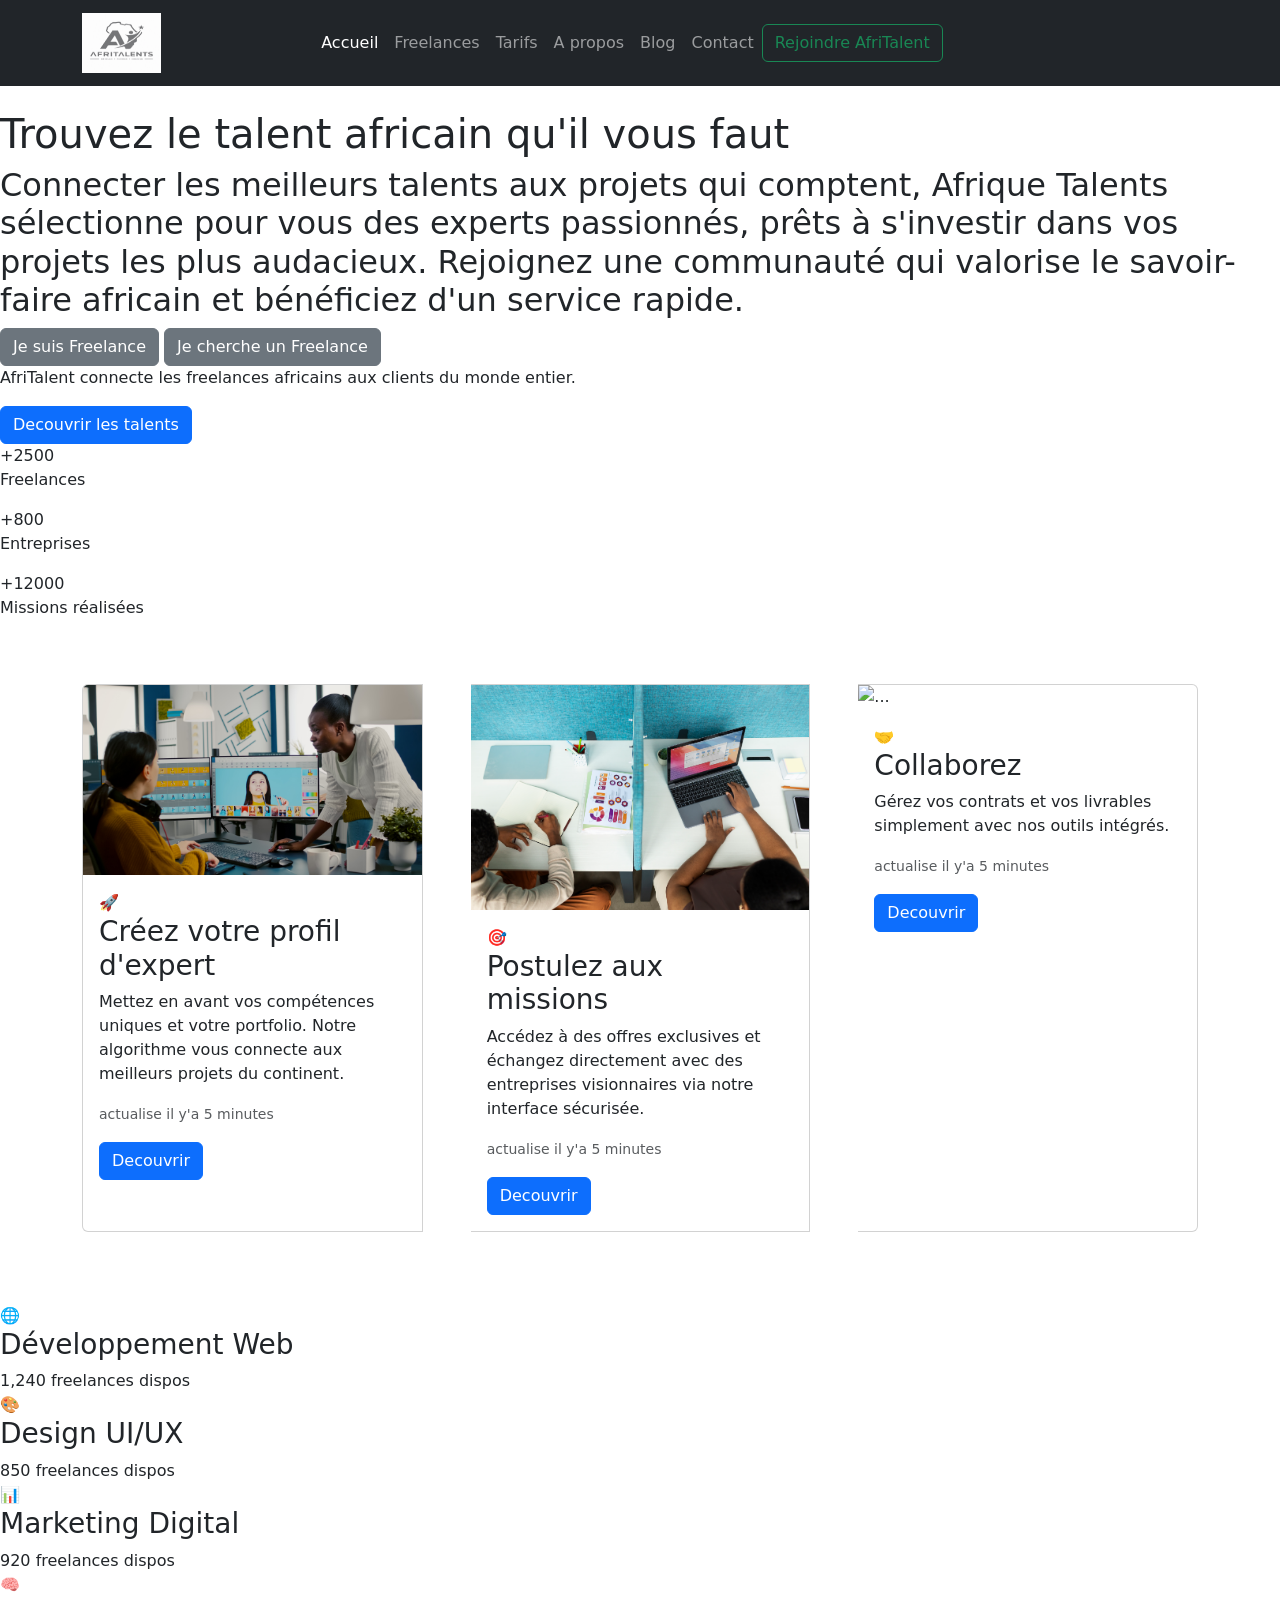
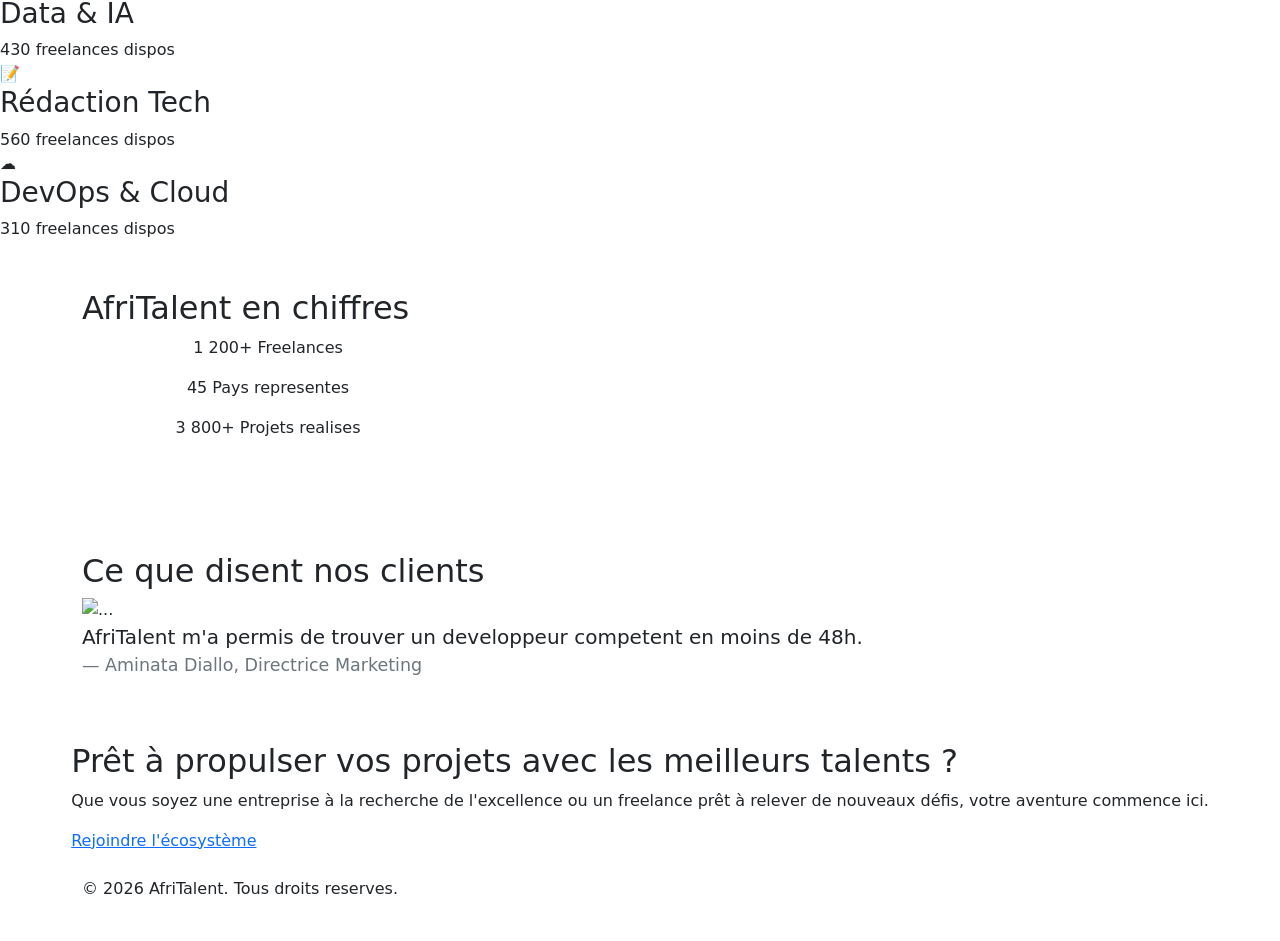
==== index.html @ 75b64d7a "HTML : structure complète des 5 pages avec sections et contenu texte" ====
<!DOCTYPE html>
<html lang="fr">

<head>
    <meta charset="UTF-8">
    <meta name="viewport" content="width=device-width, initial-scale=1.0">
    <title>Accueil</title>
    <!-- Bootstrap 5 via CDN : feuille de style -->
    <link href="https://cdn.jsdelivr.net/npm/bootstrap@5.3.0/dist/css/bootstrap.min.css" rel="stylesheet">
    <!-- Votre feuille de style personnelle -->
    <link rel="stylesheet" href="css/style.css">
</head>

<body>
    <!-- Le contenu de la page sera ajoute ici -->
    <!-- HEADER -->
    <header>


        <nav class="navbar navbar-expand-lg navbar-dark bg-dark">
            <div class="container">
                <a class="navbar-brand" href="index.html"><img src="Images/logo.png" alt="logos" width="79px" height="60px"></a>
                <button class="navbar-toggler" type="button" data-bs-toggle="collapse" data-bs-target="#navMenu"
                    aria-controls="navMenu" aria-expanded="false" aria-label="Toggle navigation">
                    <span class="navbar-toggler-icon"></span>
                </button>
                <div class="collapse navbar-collapse" id="navMenu">
                    <ul class="navbar-nav ms-auto">
                        <li class="nav-item " ><a class="nav-link active" href="index.html">Accueil</a></li>
                        <li class="nav-item"><a class="nav-link" href="freelances.html">Freelances</a></li>
                        <li class="nav-item"><a class="nav-link" href="tarifs.html">Tarifs</a></li>
                        <li class="nav-item"><a class="nav-link" href="about.html">A propos</a></li>
                        <li class="nav-item"><a class="nav-link" href="#blog">Blog</a></li>
                        <li class="nav-item"><a class="nav-link" href="contact.html">Contact</a></li>
                    </ul>
                    <button class="btn btn-outline-success" type="submit">Rejoindre AfriTalent</button>
                    <img src="" width="25%">
                </div>
            </div>

        </nav>

    </header>
    <!-- Contenu principal -->
    <main>
        <!-- HERO SECTION -->

        <section id="hero">
            
            <div >
                <img src="images/pageacceuil.jpg" alt="" width="25%">
                <h1>Trouvez le talent africain qu'il vous faut</h1>
                <h2>
                    Connecter les meilleurs talents aux projets qui comptent,
                    Afrique Talents sélectionne pour vous des experts passionnés, prêts à s'investir dans vos projets
                    les plus audacieux.
                    Rejoignez une communauté qui valorise le savoir-faire africain et bénéficiez d'un service rapide.
                </h2>
                <button type="button" class="btn btn-secondary">Je suis Freelance</button>
                <button type="button" class="btn btn-secondary"> Je cherche un Freelance</button>
                <p>AfriTalent connecte les freelances africains aux clients du
                    monde entier.</p>
                <a href="freelances.html" class="btn btn-primary">Decouvrir les
                    talents</a>

                <div class="stat-item">
                    <span class="counter" data-target="2500">+2500</span>
                    <p>Freelances</p>
                </div>
                <div class="stat-item">
                    <span class="counter" data-target="800">+800</span>
                    <p>Entreprises</p>
                </div>
                <div class="stat-item">
                    <span class="counter" data-target="12000">+12000</span>
                    <p>Missions réalisées</p>
                </div>
        </section>
        <!-- comment ca marche -->
        <section id="comment ca marche" class="container py-5 ">
             <div class="card-group flex-wrap gap-5 mb-4">
                <div class="card">
                    <img src="Images/profilexpert.jpg" class="card-img-top" alt="...">
                    <div class="card-body">
                        <div class="icon">🚀</div>
                        <h3 class="card-title">Créez votre profil d'expert</h3>
                            <p class="card-desc">Mettez en avant vos compétences uniques et votre portfolio. Notre algorithme vous connecte aux meilleurs projets du continent.</p>
                        <p class="card-text"><small class="text-muted">actualise il y'a 5 minutes</small></p>
                        <a href="#" class="btn btn-primary">Decouvrir</a>
                    </div>
                </div>
                <div class="card">
                    <img src="Images/mission.jpg" class="card-img-top" alt="...">
                    <div class="card-body">
                        <div class="icon">🎯</div>
                        <h3 class="card-title">Postulez aux missions</h3>
                        <p class="card-desc">Accédez à des offres exclusives et échangez directement avec des entreprises visionnaires via notre interface sécurisée.</p>    
                        <p class="card-text"><small class="text-muted">actualise il y'a 5 minutes</small></p>
                        <a href="#" class="btn btn-primary">Decouvrir</a>
                    </div>
                </div>
                <div class="card">
                    <img src="Images/collaboration.jpg" class="card-img-top" alt="...">
                    <div class="card-body">
                        <div class="icon">🤝</div>
                        <h3 class="card-title">Collaborez</h3>
                             <p class="card-desc">Gérez vos contrats et vos livrables simplement avec nos outils intégrés.</p>
                        <p class="card-text"><small class="text-muted">actualise il y'a 5 minutes</small></p>
                        <a href="#" class="btn btn-primary">Decouvrir</a>
                    </div>
                </div>
            </div> 
           
        </section>
        <section>
            <div class="category-section">
    <div class="category-grid">
        
        <!-- Développement Web -->
        <div class="category-card">
            <div class="icon-box">🌐</div>
            <h3 class="category-title">Développement Web</h3>
            <div class="freelance-badge"><span>1,240</span> freelances dispos</div>
        </div>

        <!-- Design UI/UX -->
        <div class="category-card">
            <div class="icon-box">🎨</div>
            <h3 class="category-title">Design UI/UX</h3>
            <div class="freelance-badge"><span>850</span> freelances dispos</div>
        </div>

        <!-- Marketing Digital -->
        <div class="category-card">
            <div class="icon-box">📊</div>
            <h3 class="category-title">Marketing Digital</h3>
            <div class="freelance-badge"><span>920</span> freelances dispos</div>
        </div>

        <!-- Data & IA -->
        <div class="category-card">
            <div class="icon-box">🧠</div>
            <h3 class="category-title">Data & IA</h3>
            <div class="freelance-badge"><span>430</span> freelances dispos</div>
        </div>

        <!-- Rédaction Tech -->
        <div class="category-card">
            <div class="icon-box">📝</div>
            <h3 class="category-title">Rédaction Tech</h3>
            <div class="freelance-badge"><span>560</span> freelances dispos</div>
        </div>

        <!-- DevOps & Cloud -->
        <div class="category-card">
            <div class="icon-box">☁️</div>
            <h3 class="category-title">DevOps & Cloud</h3>
            <div class="freelance-badge"><span>310</span> freelances dispos</div>
        </div>

    </div>
</div>
        </section>

        <!-- Section Statistiques -->
        <section id="statistiques" class="d-flex  justify-content-center gap-5">
            <div class="container py-5">
                <h2>AfriTalent en chiffres</h2>
                <div class="col text-center">
                    <div class="col-md-4">
                        <p>1 200+ Freelances</p>
                    </div>
                    <div class="col-md-4">
                        <p>45 Pays representes</p>
                    </div>
                    <div class="col-md-4">
                        <p>3 800+ Projets realises</p>
                    </div>
                </div>
            </div>
        </section>

        <!-- Section Temoignages -->
        <section id="temoignages">
            <div class="container py-5">
                <h2>Ce que disent nos clients</h2>
                <div id="carouselExampleIndicators" class="carousel slide" data-bs-ride="carousel">
                    <div class="carousel-indicators">
                        <button type="button" data-bs-target="#carouselExampleIndicators" data-bs-slide-to="0"
                            class="active" aria-current="true" aria-label="Slide 1"></button>
                        <button type="button" data-bs-target="#carouselExampleIndicators" data-bs-slide-to="1"
                            aria-label="Slide 2"></button>
                        <button type="button" data-bs-target="#carouselExampleIndicators" data-bs-slide-to="2"
                            aria-label="Slide 3"></button>
                    </div>
                    <div class="carousel-inner">
                        <div class="carousel-item active">
                            <img src="..." class="d-block w-100" alt="...">
                        </div>
                        <div class="carousel-item">
                            <img src="..." class="d-block w-100" alt="...">
                        </div>
                        <div class="carousel-item">
                            <img src="..." class="d-block w-100" alt="...">
                        </div>
                    </div>
                    <button class="carousel-control-prev" type="button" data-bs-target="#carouselExampleIndicators"
                        data-bs-slide="prev">
                        <span class="carousel-control-prev-icon" aria-hidden="true"></span>
                        <span class="visually-hidden">Previous</span>
                    </button>
                    <button class="carousel-control-next" type="button" data-bs-target="#carouselExampleIndicators"
                        data-bs-slide="next">
                        <span class="carousel-control-next-icon" aria-hidden="true"></span>
                        <span class="visually-hidden">Next</span>
                    </button>
                </div>
                <blockquote class="blockquote">
                    <p>AfriTalent m'a permis de trouver un developpeur competent
                        en moins de 48h.</p>
                    <footer class="blockquote-footer">Aminata Diallo, Directrice
                        Marketing</footer>
                </blockquote>
            </div>
        </section>
        <!-- SECTION APPEL À L'ACTION -->
        <section id="action" class="d-flex  justify-content-center gap-5">
            <!-- <a href="#" class="btn btn-primary btn-lg disabled" tabindex="-1" role="button" aria-disabled="true">Primary
                link</a>
            <a href="#" class="btn btn-secondary btn-lg disabled" tabindex="-1" role="button"
                aria-disabled="true">Premey Link</a> -->
                <div class="cta-section">
        <div class="cta-banner">
        <div class="cta-content">
            <h2 class="cta-title">Prêt à propulser vos projets avec les meilleurs talents ?</h2>
            <p class="cta-subtitle">Que vous soyez une entreprise à la recherche de l'excellence ou un freelance prêt à relever de nouveaux défis, votre aventure commence ici.</p>
            <a href="#" class="cta-button">Rejoindre l'écosystème</a>
        </div>
    </div>


        </section>

    </main>

    <!-- Pied de page -->
    <footer>
        <div class="container py-4">
            <p>&copy; 2026 AfriTalent. Tous droits reserves.</p>
        </div>
    </footer>
    <!-- Bootstrap 5 via CDN : script JavaScript -->
    <script src="https://cdn.jsdelivr.net/npm/bootstrap@5.3.0/dist/js/bootstrap.bundle.min.js"></script>
    <!-- Votre script JavaScript -->
    <script src="js/main.js"></script>
</body>

</html>
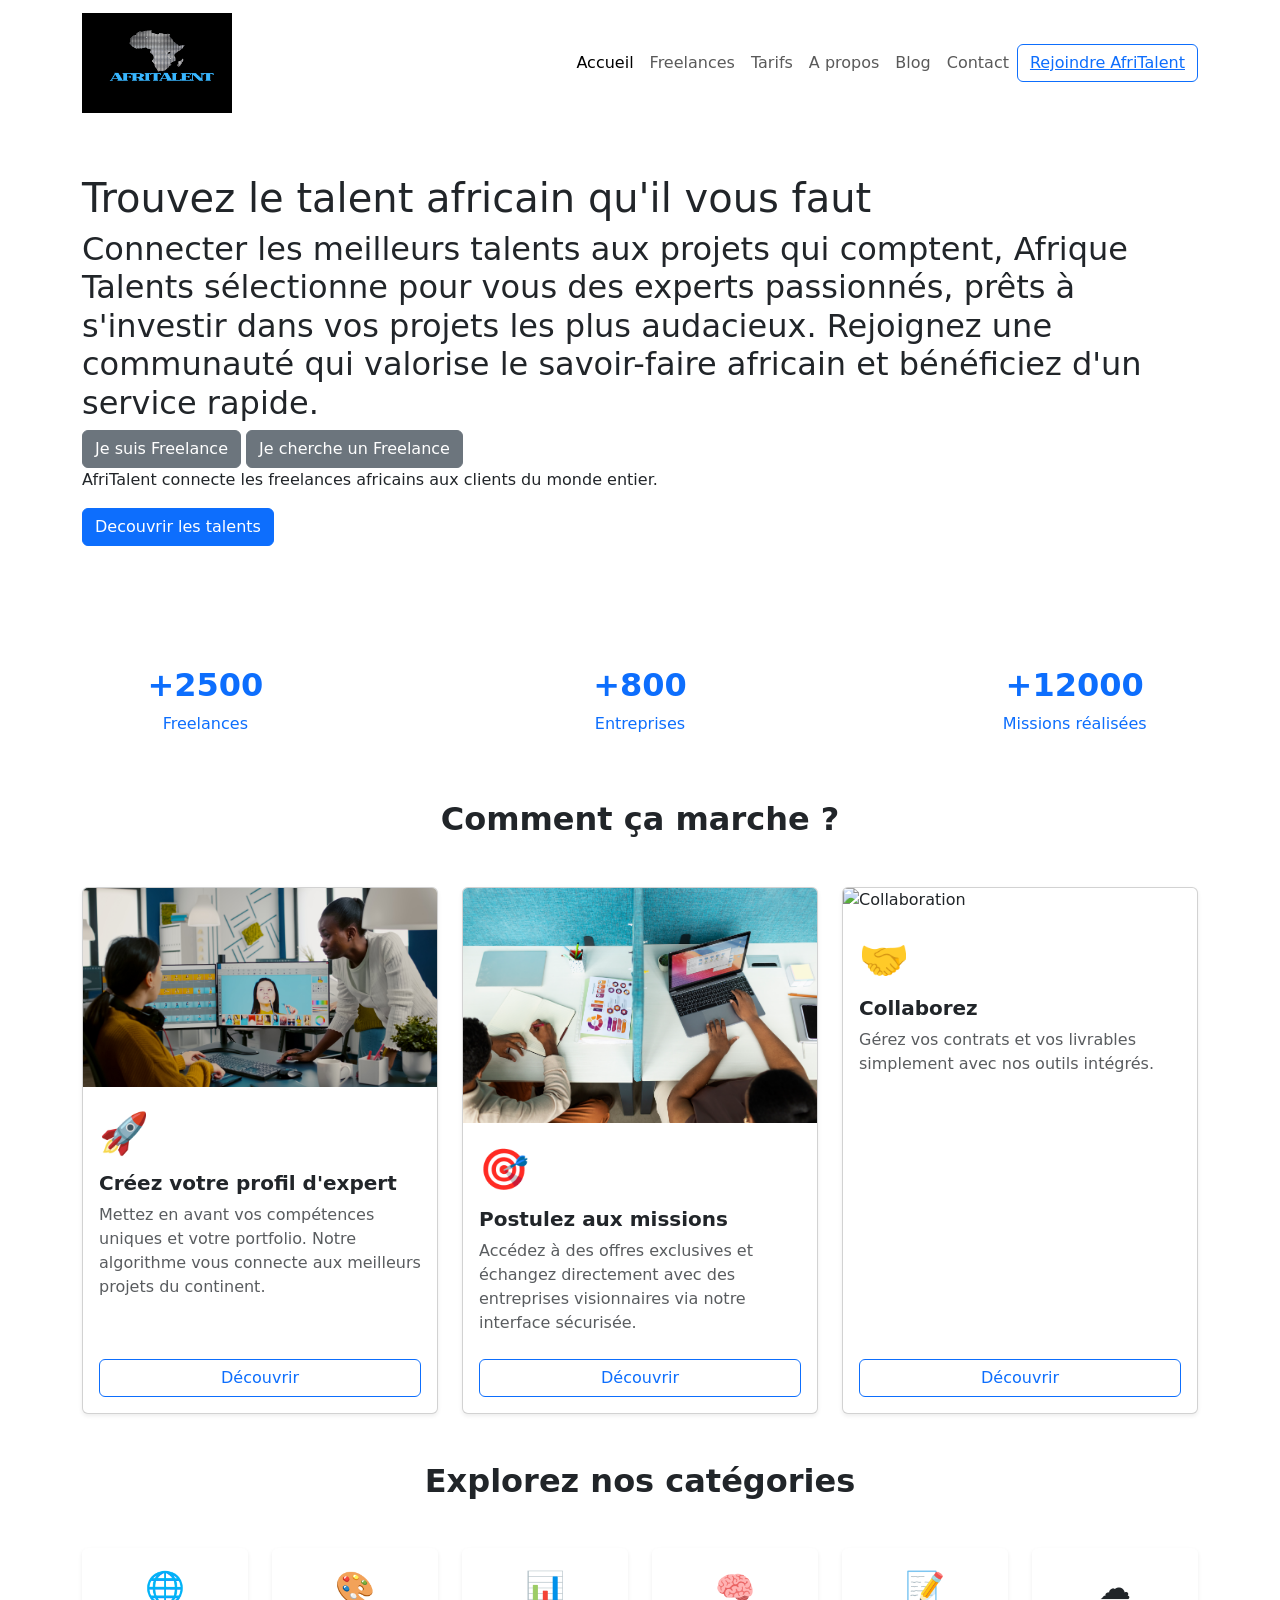
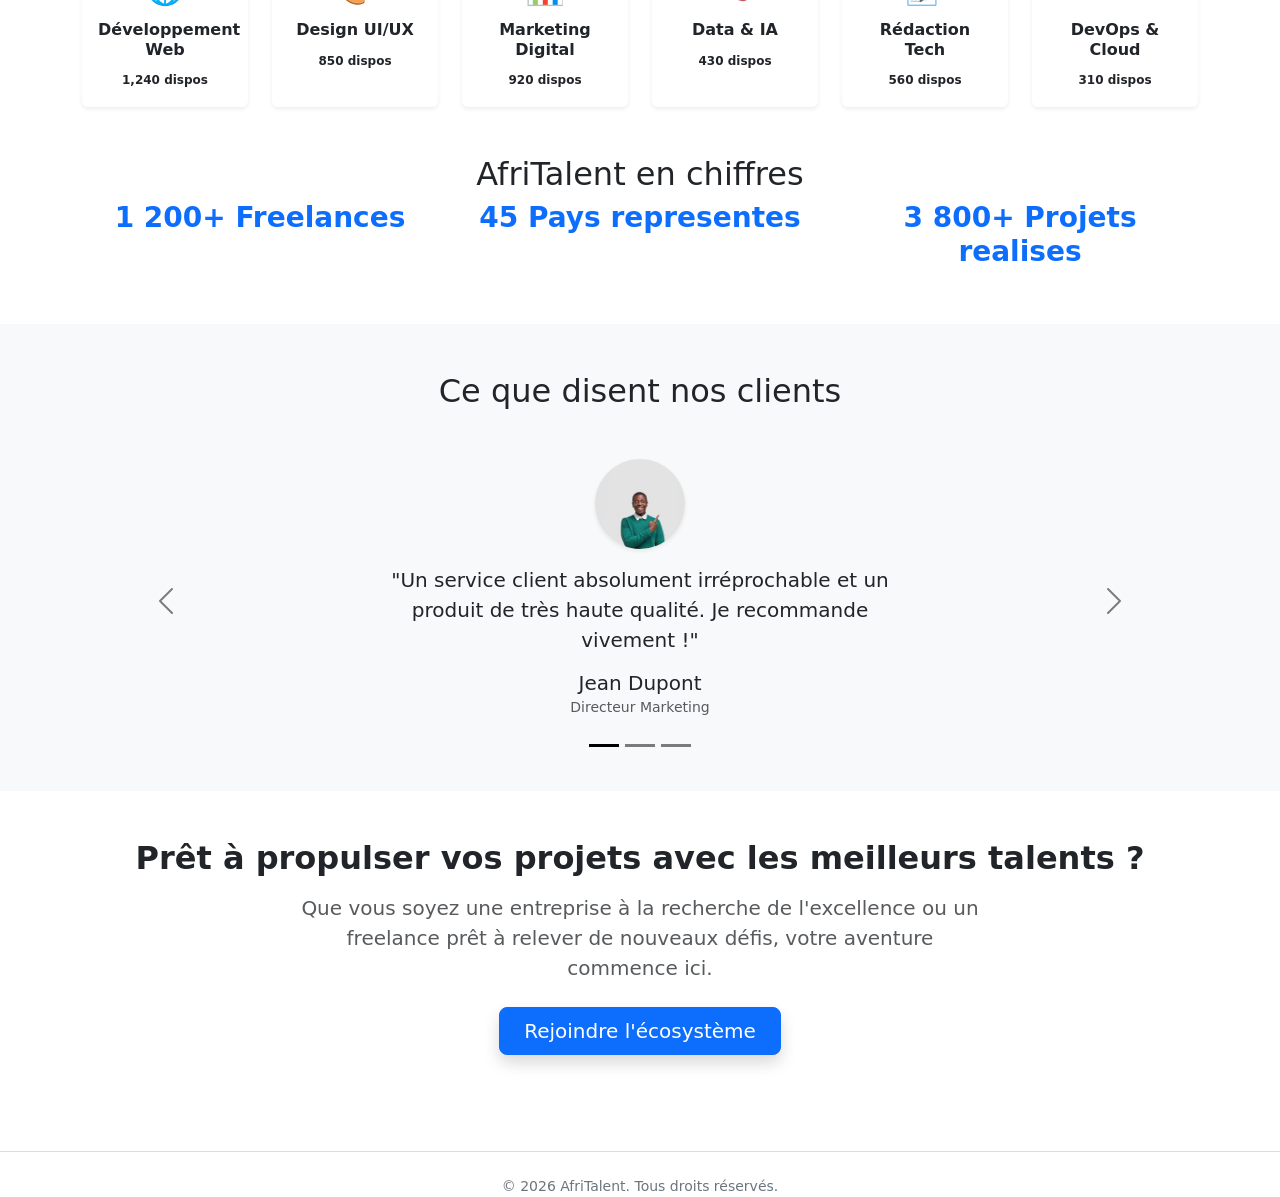
==== commit e10f7532: "CSS : variables, typographie, layout général et styles de base" ====
--- a/index.html
+++ b/index.html
@@ -8,6 +8,10 @@
     <!-- Bootstrap 5 via CDN : feuille de style -->
     <link href="https://cdn.jsdelivr.net/npm/bootstrap@5.3.0/dist/css/bootstrap.min.css" rel="stylesheet">
     <!-- Votre feuille de style personnelle -->
+
+    <style>
+        @import url('https://fonts.googleapis.com/css2?family=Bebas+Neue&family=IBM+Plex+Sans+JP&family=Roboto:ital,wght@0,100..900;1,100..900&display=swap');
+    </style>
     <link rel="stylesheet" href="css/style.css">
 </head>
 
@@ -15,26 +19,26 @@
     <!-- Le contenu de la page sera ajoute ici -->
     <!-- HEADER -->
     <header>
-
-
-        <nav class="navbar navbar-expand-lg navbar-dark bg-dark">
+        <nav class="navbar navbar-expand-lg ">
             <div class="container">
-                <a class="navbar-brand" href="index.html"><img src="Images/logo.png" alt="logos" width="79px" height="60px"></a>
+                <a class="navbar-brand" href="index.html"><img src="Images/Logo15.png" alt="logos" width="150px" height="100px"></a>
                 <button class="navbar-toggler" type="button" data-bs-toggle="collapse" data-bs-target="#navMenu"
                     aria-controls="navMenu" aria-expanded="false" aria-label="Toggle navigation">
                     <span class="navbar-toggler-icon"></span>
                 </button>
                 <div class="collapse navbar-collapse" id="navMenu">
-                    <ul class="navbar-nav ms-auto">
-                        <li class="nav-item " ><a class="nav-link active" href="index.html">Accueil</a></li>
+                    <ul class="navbar-nav ms-auto ">
+                        <li class="nav-item "><a class="nav-link active" href="index.html">Accueil</a></li>
                         <li class="nav-item"><a class="nav-link" href="freelances.html">Freelances</a></li>
                         <li class="nav-item"><a class="nav-link" href="tarifs.html">Tarifs</a></li>
                         <li class="nav-item"><a class="nav-link" href="about.html">A propos</a></li>
                         <li class="nav-item"><a class="nav-link" href="#blog">Blog</a></li>
                         <li class="nav-item"><a class="nav-link" href="contact.html">Contact</a></li>
                     </ul>
-                    <button class="btn btn-outline-success" type="submit">Rejoindre AfriTalent</button>
-                    <img src="" width="25%">
+                    <button class="btn btn-outline-primary" type="submit">
+                        <a href="contact.html">Rejoindre AfriTalent</a>
+                    </button>
+
                 </div>
             </div>
 
@@ -44,11 +48,10 @@
     <!-- Contenu principal -->
     <main>
         <!-- HERO SECTION -->
-
         <section id="hero">
-            
-            <div >
-                <img src="images/pageacceuil.jpg" alt="" width="25%">
+            <!-- <img class="img" src="Images/pageacceuil.jpg" alt=""> -->
+            <div class="container py-5 ">
+
                 <h1>Trouvez le talent africain qu'il vous faut</h1>
                 <h2>
                     Connecter les meilleurs talents aux projets qui comptent,
@@ -58,195 +61,248 @@
                 </h2>
                 <button type="button" class="btn btn-secondary">Je suis Freelance</button>
                 <button type="button" class="btn btn-secondary"> Je cherche un Freelance</button>
-                <p>AfriTalent connecte les freelances africains aux clients du
-                    monde entier.</p>
-                <a href="freelances.html" class="btn btn-primary">Decouvrir les
-                    talents</a>
-
-                <div class="stat-item">
-                    <span class="counter" data-target="2500">+2500</span>
-                    <p>Freelances</p>
-                </div>
-                <div class="stat-item">
-                    <span class="counter" data-target="800">+800</span>
-                    <p>Entreprises</p>
-                </div>
-                <div class="stat-item">
-                    <span class="counter" data-target="12000">+12000</span>
-                    <p>Missions réalisées</p>
-                </div>
+                <p>AfriTalent connecte les freelances africains aux clients du monde entier.</p>
+                <a href="freelances.html" class="btn btn-primary">Decouvrir les talents</a>
+            </div>
+            <div class="row text-center mt-5 g-4">
+                <div class="col-md-4 ">
+                    <span class="counter h2 d-block fw-bold text-primary" data-target="2500">+2500</span>
+                    <p class=" text-primary">Freelances</p>
+                </div>
+                <div class="col-md-4">
+                    <span class="counter  h2 d-block fw-bold text-primary" data-target="800">+800</span>
+                    <p class="text-primary">Entreprises</p>
+                </div>
+                <div class="col-md-4">
+                    <span class="counter  h2 d-block fw-bold text-primary" data-target="12000">+12000</span>
+                    <p class="text-primary">Missions réalisées</p>
+                </div>
+            </div>
         </section>
         <!-- comment ca marche -->
-        <section id="comment ca marche" class="container py-5 ">
-             <div class="card-group flex-wrap gap-5 mb-4">
-                <div class="card">
-                    <img src="Images/profilexpert.jpg" class="card-img-top" alt="...">
-                    <div class="card-body">
-                        <div class="icon">🚀</div>
-                        <h3 class="card-title">Créez votre profil d'expert</h3>
-                            <p class="card-desc">Mettez en avant vos compétences uniques et votre portfolio. Notre algorithme vous connecte aux meilleurs projets du continent.</p>
-                        <p class="card-text"><small class="text-muted">actualise il y'a 5 minutes</small></p>
-                        <a href="#" class="btn btn-primary">Decouvrir</a>
-                    </div>
-                </div>
-                <div class="card">
-                    <img src="Images/mission.jpg" class="card-img-top" alt="...">
-                    <div class="card-body">
-                        <div class="icon">🎯</div>
-                        <h3 class="card-title">Postulez aux missions</h3>
-                        <p class="card-desc">Accédez à des offres exclusives et échangez directement avec des entreprises visionnaires via notre interface sécurisée.</p>    
-                        <p class="card-text"><small class="text-muted">actualise il y'a 5 minutes</small></p>
-                        <a href="#" class="btn btn-primary">Decouvrir</a>
-                    </div>
-                </div>
-                <div class="card">
-                    <img src="Images/collaboration.jpg" class="card-img-top" alt="...">
-                    <div class="card-body">
-                        <div class="icon">🤝</div>
-                        <h3 class="card-title">Collaborez</h3>
-                             <p class="card-desc">Gérez vos contrats et vos livrables simplement avec nos outils intégrés.</p>
-                        <p class="card-text"><small class="text-muted">actualise il y'a 5 minutes</small></p>
-                        <a href="#" class="btn btn-primary">Decouvrir</a>
-                    </div>
-                </div>
-            </div> 
-           
+        <section id="comment-ca-marche" class="container py-5 ">
+             <h2 class="text-center mb-5 fw-bold">Comment ça marche ?</h2>
+            <div class="row row-cols-1 row-cols-md-3 g-4">
+                <!-- Étape 1 -->
+                <div class="col">
+                    <div class="card h-100 shadow-sm">
+                        <img src="Images/profilexpert.jpg" class="card-img-top" alt="Profil Expert">
+                        <div class="card-body">
+                            <div class="fs-1 mb-2">🚀</div>
+                            <h3 class="card-title h5 fw-bold">Créez votre profil d'expert</h3>
+                            <p class="card-text text-muted">Mettez en avant vos compétences uniques et votre portfolio. Notre algorithme vous connecte aux meilleurs projets du continent.</p>
+                        </div>
+                        <div class="card-footer bg-transparent border-0 pb-3">
+                            <a href="#" class="btn btn-outline-primary w-100">Découvrir</a>
+                        </div>
+                    </div>
+                </div>
+                <!-- Étape 2 -->
+                <div class="col">
+                    <div class="card h-100 shadow-sm">
+                        <img src="Images/mission.jpg" class="card-img-top" alt="Missions">
+                        <div class="card-body">
+                            <div class="fs-1 mb-2">🎯</div>
+                            <h3 class="card-title h5 fw-bold">Postulez aux missions</h3>
+                            <p class="card-text text-muted">Accédez à des offres exclusives et échangez directement avec des entreprises visionnaires via notre interface sécurisée.</p>
+                        </div>
+                        <div class="card-footer bg-transparent border-0 pb-3">
+                            <a href="#" class="btn btn-outline-primary w-100">Découvrir</a>
+                        </div>
+                    </div>
+                </div>
+                <!-- Étape 3 -->
+                <div class="col">
+                    <div class="card h-100 shadow-sm">
+                        <img src="Images/collaboration.jpg" class="card-img-top" alt="Collaboration">
+                        <div class="card-body">
+                            <div class="fs-1 mb-2">🤝</div>
+                            <h3 class="card-title h5 fw-bold">Collaborez</h3>
+                            <p class="card-text text-muted">Gérez vos contrats et vos livrables simplement avec nos outils intégrés.</p>
+                        </div>
+                        <div class="card-footer bg-transparent border-0 pb-3">
+                            <a href="#" class="btn btn-outline-primary w-100">Découvrir</a>
+                        </div>
+                    </div>
+                </div>
+            </div>
+
         </section>
         <section>
-            <div class="category-section">
-    <div class="category-grid">
-        
-        <!-- Développement Web -->
-        <div class="category-card">
-            <div class="icon-box">🌐</div>
-            <h3 class="category-title">Développement Web</h3>
-            <div class="freelance-badge"><span>1,240</span> freelances dispos</div>
-        </div>
-
-        <!-- Design UI/UX -->
-        <div class="category-card">
-            <div class="icon-box">🎨</div>
-            <h3 class="category-title">Design UI/UX</h3>
-            <div class="freelance-badge"><span>850</span> freelances dispos</div>
-        </div>
-
-        <!-- Marketing Digital -->
-        <div class="category-card">
-            <div class="icon-box">📊</div>
-            <h3 class="category-title">Marketing Digital</h3>
-            <div class="freelance-badge"><span>920</span> freelances dispos</div>
-        </div>
-
-        <!-- Data & IA -->
-        <div class="category-card">
-            <div class="icon-box">🧠</div>
-            <h3 class="category-title">Data & IA</h3>
-            <div class="freelance-badge"><span>430</span> freelances dispos</div>
-        </div>
-
-        <!-- Rédaction Tech -->
-        <div class="category-card">
-            <div class="icon-box">📝</div>
-            <h3 class="category-title">Rédaction Tech</h3>
-            <div class="freelance-badge"><span>560</span> freelances dispos</div>
-        </div>
-
-        <!-- DevOps & Cloud -->
-        <div class="category-card">
-            <div class="icon-box">☁️</div>
-            <h3 class="category-title">DevOps & Cloud</h3>
-            <div class="freelance-badge"><span>310</span> freelances dispos</div>
-        </div>
-
-    </div>
-</div>
+            <div class="container">
+                <h2 class="text-center mb-5 fw-bold">Explorez nos catégories</h2>
+                <div class="row g-4 justify-content-center">
+                    <!-- Développement Web -->
+                    <div class="col-6 col-md-4 col-lg-2 text-center">
+                        <div class="p-3 bg-white rounded shadow-sm h-100">
+                            <div class="fs-2 mb-2">🌐</div>
+                            <h3 class="h6 fw-bold">Développement Web</h3>
+                            <span class="badge bg-soft-primary text-dark small">1,240 dispos</span>
+                        </div>
+                    </div>
+                    <!-- Design UI/UX -->
+                    <div class="col-6 col-md-4 col-lg-2 text-center">
+                        <div class="p-3 bg-white rounded shadow-sm h-100">
+                            <div class="fs-2 mb-2">🎨</div>
+                            <h3 class="h6 fw-bold">Design UI/UX</h3>
+                            <span class="badge bg-soft-primary text-dark small">850 dispos</span>
+                        </div>
+                    </div>
+                    <!-- Marketing Digital -->
+                    <div class="col-6 col-md-4 col-lg-2 text-center">
+                        <div class="p-3 bg-white rounded shadow-sm h-100">
+                            <div class="fs-2 mb-2">📊</div>
+                            <h3 class="h6 fw-bold">Marketing Digital</h3>
+                            <span class="badge bg-soft-primary text-dark small">920 dispos</span>
+                        </div>
+                    </div>
+                    <!-- Data & IA -->
+                    <div class="col-6 col-md-4 col-lg-2 text-center">
+                        <div class="p-3 bg-white rounded shadow-sm h-100">
+                            <div class="fs-2 mb-2">🧠</div>
+                            <h3 class="h6 fw-bold">Data & IA</h3>
+                            <span class="badge bg-soft-primary text-dark small">430 dispos</span>
+                        </div>
+                    </div>
+                    <!-- Rédaction Tech -->
+                    <div class="col-6 col-md-4 col-lg-2 text-center">
+                        <div class="p-3 bg-white rounded shadow-sm h-100">
+                            <div class="fs-2 mb-2">📝</div>
+                            <h3 class="h6 fw-bold">Rédaction Tech</h3>
+                            <span class="badge bg-soft-primary text-dark small">560 dispos</span>
+                        </div>
+                    </div>
+                    <!-- DevOps & Cloud -->
+                    <div class="col-6 col-md-4 col-lg-2 text-center">
+                        <div class="p-3 bg-white rounded shadow-sm h-100">
+                            <div class="fs-2 mb-2">☁️</div>
+                            <h3 class="h6 fw-bold">DevOps & Cloud</h3>
+                            <span class="badge bg-soft-primary text-dark small">310 dispos</span>
+                        </div>
+                    </div>
+                </div>
+            </div>
         </section>
 
         <!-- Section Statistiques -->
-        <section id="statistiques" class="d-flex  justify-content-center gap-5">
+        <section id="statistiques" class="d-flex  justify-content-evenly gap-5">
             <div class="container py-5">
-                <h2>AfriTalent en chiffres</h2>
-                <div class="col text-center">
+                <h2 class="h2t text-center">AfriTalent en chiffres</h2>
+                <div class="row text-center">
                     <div class="col-md-4">
-                        <p>1 200+ Freelances</p>
+                        <p class="h3 fw-bold text-primary ">1 200+ Freelances</p>
                     </div>
                     <div class="col-md-4">
-                        <p>45 Pays representes</p>
+                        <p class="h3 fw-bold text-primary">45 Pays representes</p>
                     </div>
                     <div class="col-md-4">
-                        <p>3 800+ Projets realises</p>
+                        <p class="h3 fw-bold text-primary">3 800+ Projets realises</p>
                     </div>
                 </div>
             </div>
         </section>
 
         <!-- Section Temoignages -->
-        <section id="temoignages">
-            <div class="container py-5">
-                <h2>Ce que disent nos clients</h2>
-                <div id="carouselExampleIndicators" class="carousel slide" data-bs-ride="carousel">
-                    <div class="carousel-indicators">
-                        <button type="button" data-bs-target="#carouselExampleIndicators" data-bs-slide-to="0"
-                            class="active" aria-current="true" aria-label="Slide 1"></button>
-                        <button type="button" data-bs-target="#carouselExampleIndicators" data-bs-slide-to="1"
+        <section id="temoignages" class="py-5 bg-light">
+            <div class="container">
+                <h2 class="text-center mb-5">Ce que disent nos clients</h2>
+
+                <div id="carouselTemoignages" class="carousel carousel-dark slide" data-bs-ride="carousel">
+                    <!-- Indicateurs (Points de navigation) -->
+                    <div class="carousel-indicators" style="bottom: -30px;">
+                        <button type="button" data-bs-target="#carouselTemoignages" data-bs-slide-to="0" class="active"
+                            aria-current="true" aria-label="Slide 1"></button>
+                        <button type="button" data-bs-target="#carouselTemoignages" data-bs-slide-to="1"
                             aria-label="Slide 2"></button>
-                        <button type="button" data-bs-target="#carouselExampleIndicators" data-bs-slide-to="2"
+                        <button type="button" data-bs-target="#carouselTemoignages" data-bs-slide-to="2"
                             aria-label="Slide 3"></button>
                     </div>
-                    <div class="carousel-inner">
-                        <div class="carousel-item active">
-                            <img src="..." class="d-block w-100" alt="...">
-                        </div>
-                        <div class="carousel-item">
-                            <img src="..." class="d-block w-100" alt="...">
-                        </div>
-                        <div class="carousel-item">
-                            <img src="..." class="d-block w-100" alt="...">
-                        </div>
-                    </div>
-                    <button class="carousel-control-prev" type="button" data-bs-target="#carouselExampleIndicators"
+
+                    <!-- Contenu du carrousel -->
+                    <div class="carousel-inner text-center pb-4">
+                        <!-- Témoignage 1 -->
+                        <div class="carousel-item active" data-bs-interval="10000">
+                            <div class="row justify-content-center">
+                                <div class="col-md-8 col-lg-6">
+                                    <!-- Image du client -->
+                                    <img src="Images/slide.jpg" class="rounded-circle mb-3 shadow-sm"
+                                        alt="Portrait de Jean Dupont"
+                                        style="width: 90px; height: 90px; object-fit: cover;">
+                                    <p class="fs-5 lh-base">"Un service client absolument irréprochable et un produit de
+                                        très haute qualité. Je recommande vivement !"</p>
+                                    <h5 class="mt-3 mb-0">Jean Dupont</h5>
+                                    <small class="text-muted">Directeur Marketing</small>
+                                </div>
+                            </div>
+                        </div>
+
+                        <!-- Témoignage 2 -->
+                        <div class="carousel-item" data-bs-interval="10000">
+                            <div class="row justify-content-center">
+                                <div class="col-md-8 col-lg-6">
+                                    <!-- Image du client -->
+                                    <img src="Images/slide2.jpg" class="rounded-circle mb-3 shadow-sm"
+                                        alt="Portrait de Marie Martin"
+                                        style="width: 90px; height: 90px; object-fit: cover;">
+                                    <p class="fs-5 lh-base">"L'équipe a su comprendre mes besoins immédiatement. Le
+                                        résultat dépasse toutes mes attentes."</p>
+                                    <h5 class="mt-3 mb-0">Marie Martin</h5>
+                                    <small class="text-muted">Entrepreneuse</small>
+                                </div>
+                            </div>
+                        </div>
+
+                        <!-- Témoignage 3 -->
+                        <div class="carousel-item" data-bs-interval="10000">
+                            <div class="row justify-content-center">
+                                <div class="col-md-8 col-lg-6">
+                                    <!-- Image du client -->
+                                    <img src="Images/slide3.jpg" class="rounded-circle mb-3 shadow-sm"
+                                        alt="Portrait de Lucas Bernard"
+                                        style="width: 90px; height: 90px; object-fit: cover;">
+                                    <p class="fs-5 lh-base">"Le rapport qualité-prix est excellent. Je retravaillerai
+                                        avec cette entreprise sans hésiter."</p>
+                                    <h5 class="mt-3 mb-0">Lucas Bernard</h5>
+                                    <small class="text-muted">Freelance</small>
+                                </div>
+                            </div>
+                        </div>
+                    </div>
+
+                    <!-- Boutons Suivant / Précédent -->
+                    <button class="carousel-control-prev" type="button" data-bs-target="#carouselTemoignages"
                         data-bs-slide="prev">
                         <span class="carousel-control-prev-icon" aria-hidden="true"></span>
-                        <span class="visually-hidden">Previous</span>
+                        <span class="visually-hidden">Précédent</span>
                     </button>
-                    <button class="carousel-control-next" type="button" data-bs-target="#carouselExampleIndicators"
+                    <button class="carousel-control-next" type="button" data-bs-target="#carouselTemoignages"
                         data-bs-slide="next">
                         <span class="carousel-control-next-icon" aria-hidden="true"></span>
-                        <span class="visually-hidden">Next</span>
+                        <span class="visually-hidden">Suivant</span>
                     </button>
                 </div>
-                <blockquote class="blockquote">
-                    <p>AfriTalent m'a permis de trouver un developpeur competent
-                        en moins de 48h.</p>
-                    <footer class="blockquote-footer">Aminata Diallo, Directrice
-                        Marketing</footer>
-                </blockquote>
-            </div>
-        </section>
+            </div>
+        </section>
+
         <!-- SECTION APPEL À L'ACTION -->
-        <section id="action" class="d-flex  justify-content-center gap-5">
-            <!-- <a href="#" class="btn btn-primary btn-lg disabled" tabindex="-1" role="button" aria-disabled="true">Primary
-                link</a>
-            <a href="#" class="btn btn-secondary btn-lg disabled" tabindex="-1" role="button"
-                aria-disabled="true">Premey Link</a> -->
-                <div class="cta-section">
-        <div class="cta-banner">
-        <div class="cta-content">
-            <h2 class="cta-title">Prêt à propulser vos projets avec les meilleurs talents ?</h2>
-            <p class="cta-subtitle">Que vous soyez une entreprise à la recherche de l'excellence ou un freelance prêt à relever de nouveaux défis, votre aventure commence ici.</p>
-            <a href="#" class="cta-button">Rejoindre l'écosystème</a>
-        </div>
-    </div>
-
-
+        <section id="action" class="py-5 text-center bg-white text-dark">
+            <div class="container">
+                <h2 class="fw-bold mb-3">Prêt à propulser vos projets avec les meilleurs talents ?</h2>
+                <p class="lead text-dark opacity-75 mb-4 mx-auto" style="max-width: 700px;">
+                    Que vous soyez une entreprise à la recherche de l'excellence ou un freelance prêt à relever de nouveaux défis, votre aventure commence ici.
+                </p>
+                <a href="#" class="btn btn-primary btn-lg px-4 shadow">Rejoindre l'écosystème</a>
+            </div>
         </section>
 
     </main>
 
     <!-- Pied de page -->
     <footer>
-        <div class="container py-4">
-            <p>&copy; 2026 AfriTalent. Tous droits reserves.</p>
+        <hr class="mt-5 mb-4 border-secondary">
+
+        <div class="text-center small text-secondary">
+            &copy; 2026 AfriTalent. Tous droits réservés.
         </div>
     </footer>
     <!-- Bootstrap 5 via CDN : script JavaScript -->
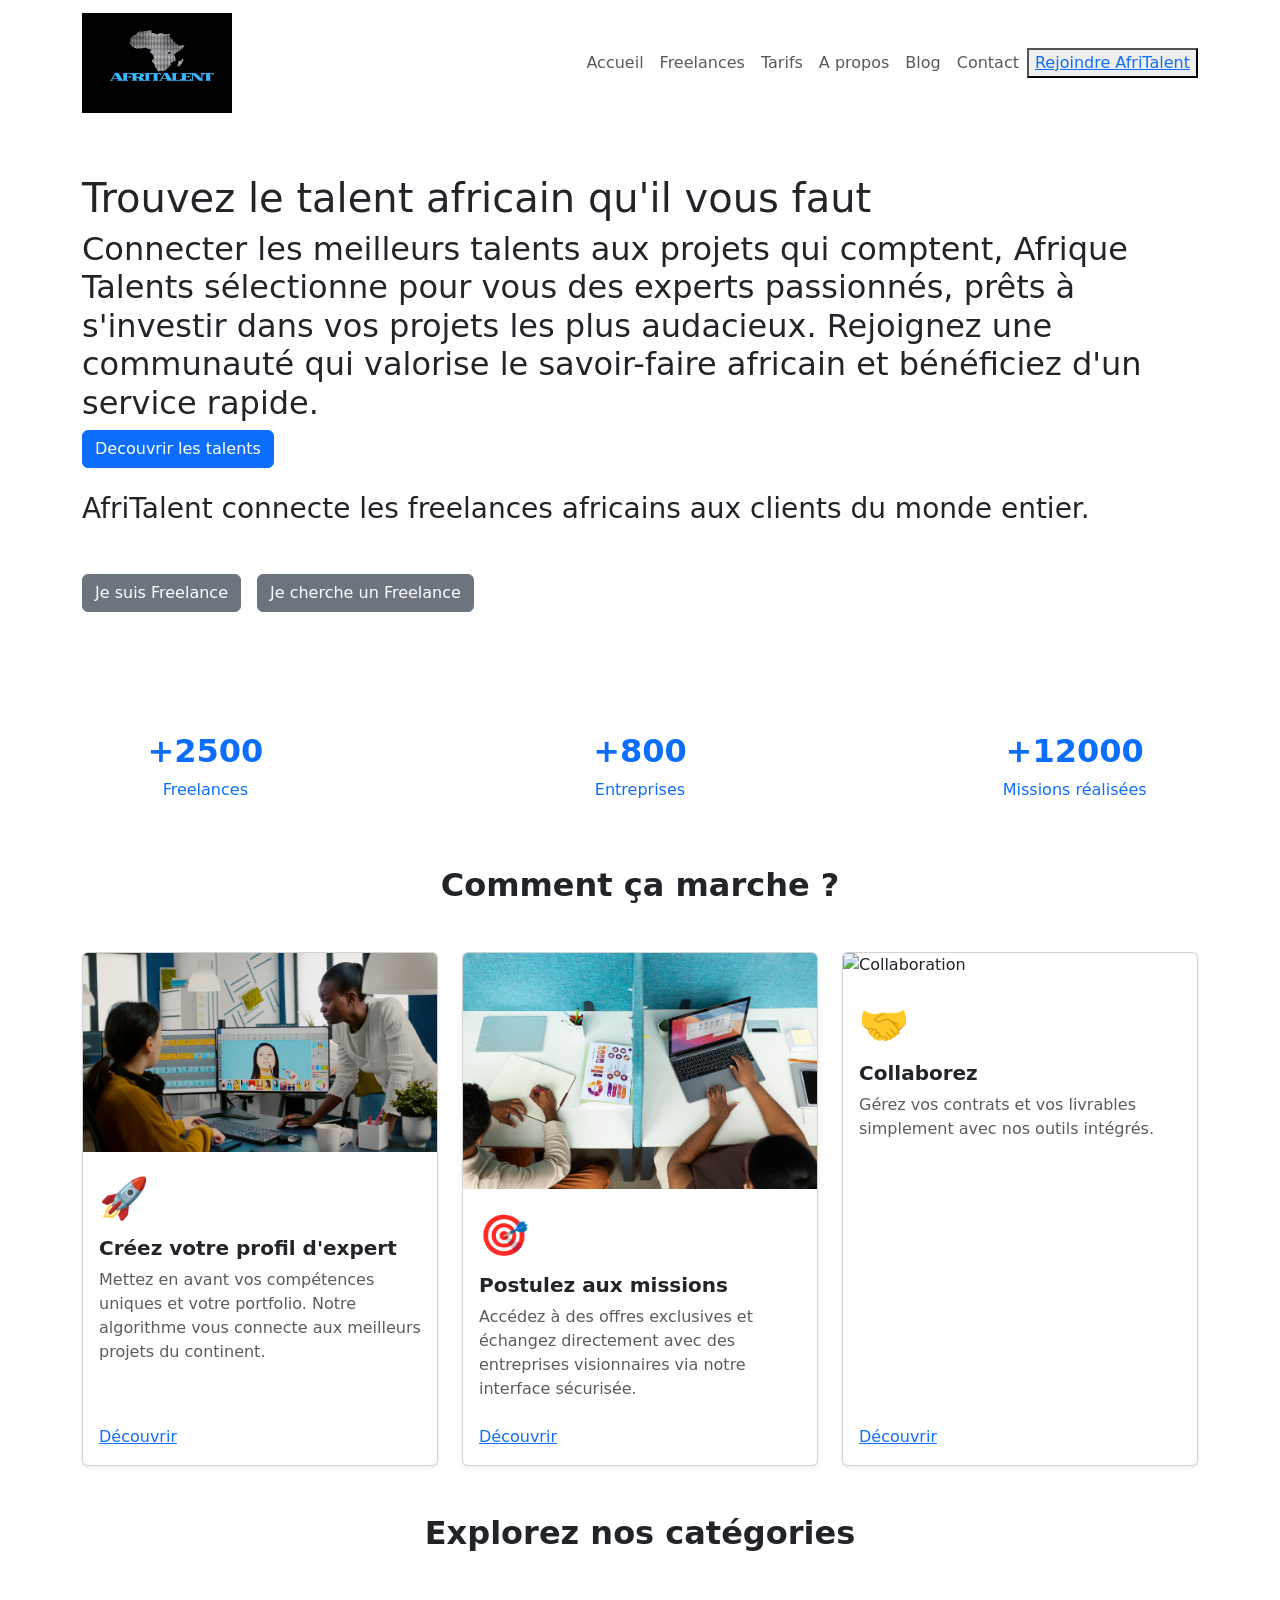
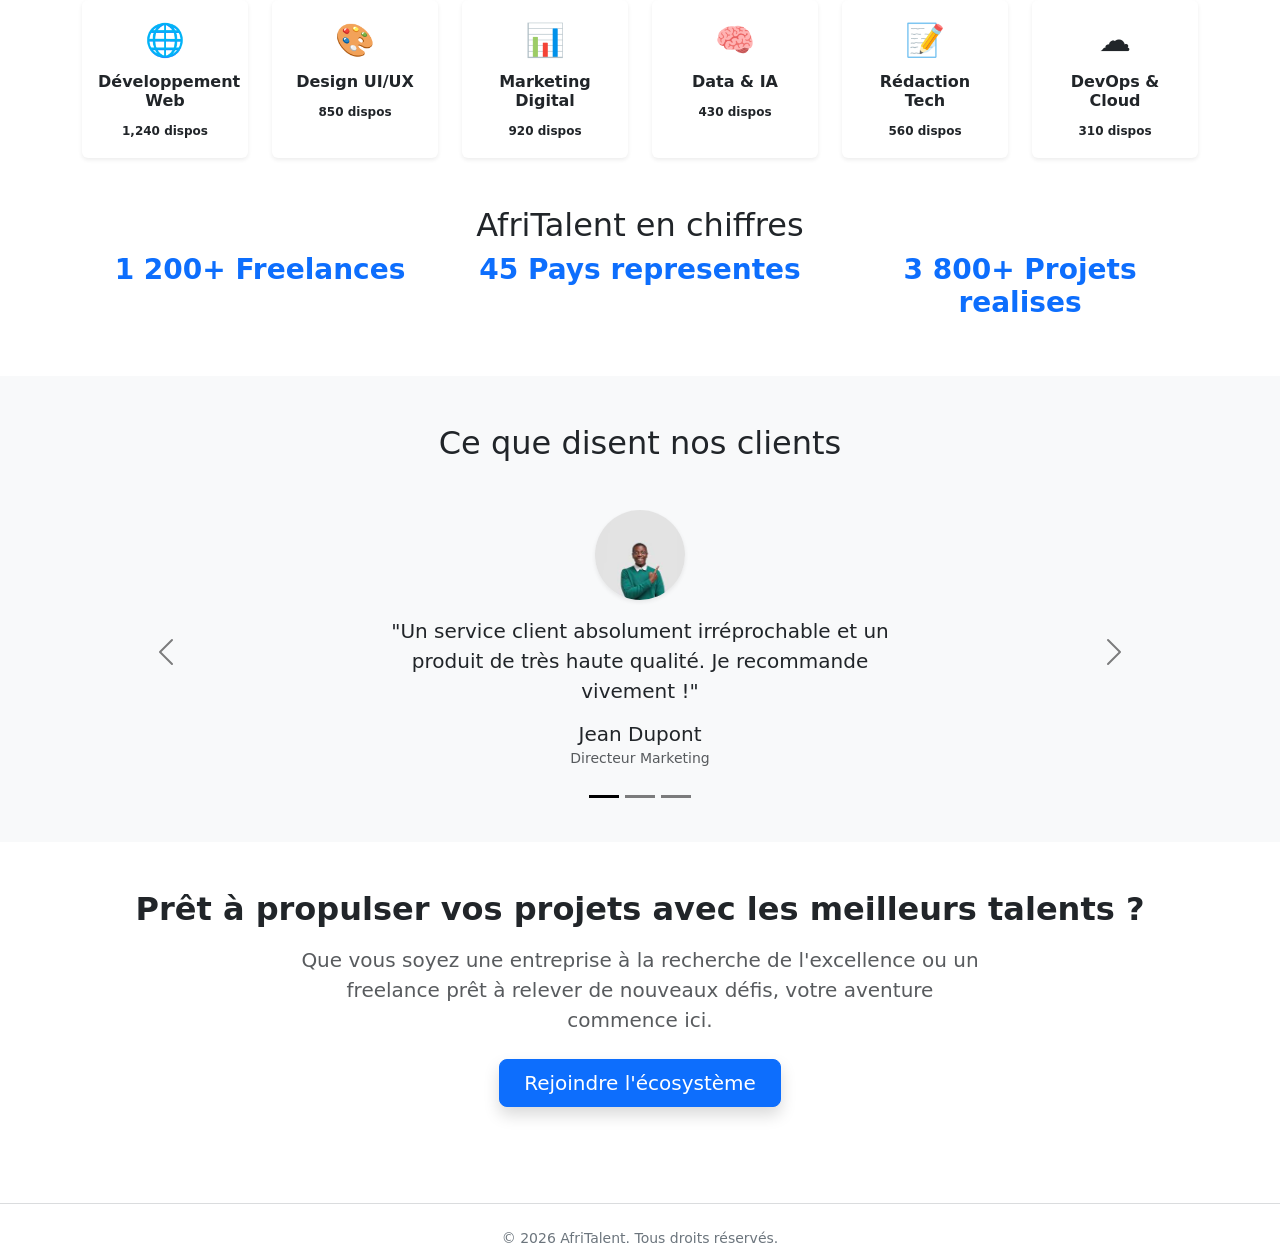
==== commit 93dd8e90: "CSS : Bento Grid, sections hero et catégories, effets hover" ====
--- a/index.html
+++ b/index.html
@@ -21,21 +21,23 @@
     <header>
         <nav class="navbar navbar-expand-lg ">
             <div class="container">
-                <a class="navbar-brand" href="index.html"><img src="Images/Logo15.png" alt="logos" width="150px" height="100px"></a>
-                <button class="navbar-toggler" type="button" data-bs-toggle="collapse" data-bs-target="#navMenu"
-                    aria-controls="navMenu" aria-expanded="false" aria-label="Toggle navigation">
+                <a class="navbar-brand" href="index.html"><img src="Images/Logo15.png" alt="logos" width="150px"
+                        height="100px"></a>
+                <button class="navbar-toggler bg-light" type="button" data-bs-toggle="collapse"
+                    data-bs-target="#navMenu" aria-controls="navMenu" aria-expanded="false"
+                    aria-label="Toggle navigation ">
                     <span class="navbar-toggler-icon"></span>
                 </button>
                 <div class="collapse navbar-collapse" id="navMenu">
                     <ul class="navbar-nav ms-auto ">
-                        <li class="nav-item "><a class="nav-link active" href="index.html">Accueil</a></li>
+                        <li class="nav-item "><a class="nav-link " href="index.html">Accueil</a></li>
                         <li class="nav-item"><a class="nav-link" href="freelances.html">Freelances</a></li>
                         <li class="nav-item"><a class="nav-link" href="tarifs.html">Tarifs</a></li>
                         <li class="nav-item"><a class="nav-link" href="about.html">A propos</a></li>
                         <li class="nav-item"><a class="nav-link" href="#blog">Blog</a></li>
                         <li class="nav-item"><a class="nav-link" href="contact.html">Contact</a></li>
                     </ul>
-                    <button class="btn btn-outline-primary" type="submit">
+                    <button class="btn15 ">
                         <a href="contact.html">Rejoindre AfriTalent</a>
                     </button>
 
@@ -49,7 +51,7 @@
     <main>
         <!-- HERO SECTION -->
         <section id="hero">
-            <!-- <img class="img" src="Images/pageacceuil.jpg" alt=""> -->
+
             <div class="container py-5 ">
 
                 <h1>Trouvez le talent africain qu'il vous faut</h1>
@@ -59,12 +61,22 @@
                     les plus audacieux.
                     Rejoignez une communauté qui valorise le savoir-faire africain et bénéficiez d'un service rapide.
                 </h2>
-                <button type="button" class="btn btn-secondary">Je suis Freelance</button>
-                <button type="button" class="btn btn-secondary"> Je cherche un Freelance</button>
-                <p>AfriTalent connecte les freelances africains aux clients du monde entier.</p>
-                <a href="freelances.html" class="btn btn-primary">Decouvrir les talents</a>
-            </div>
-            <div class="row text-center mt-5 g-4">
+               
+                <a href="freelances.html" class="btn btn-primary" id="btn10">Decouvrir les talents</a>
+                <h3 class="mt-4 g-3">AfriTalent connecte les freelances africains aux clients du monde entier.</h3>
+
+
+                <div class="-row-ls-lg-6 d-flex gap-3 mt-5 g-4">
+                    <button type="button" class="btn btn-secondary" id="btn10">Je suis Freelance</button>
+                    <button type="button" class="btn btn-secondary" id="btn10"> Je cherche un Freelance</button>
+                </div>
+
+            </div>
+
+
+
+
+            <div class="row text-center mt-5 g-4" >
                 <div class="col-md-4 ">
                     <span class="counter h2 d-block fw-bold text-primary" data-target="2500">+2500</span>
                     <p class=" text-primary">Freelances</p>
@@ -81,19 +93,20 @@
         </section>
         <!-- comment ca marche -->
         <section id="comment-ca-marche" class="container py-5 ">
-             <h2 class="text-center mb-5 fw-bold">Comment ça marche ?</h2>
+            <h2 class="text-center mb-5 fw-bold">Comment ça marche ?</h2>
             <div class="row row-cols-1 row-cols-md-3 g-4">
                 <!-- Étape 1 -->
-                <div class="col">
+                <div class="col" >
                     <div class="card h-100 shadow-sm">
                         <img src="Images/profilexpert.jpg" class="card-img-top" alt="Profil Expert">
                         <div class="card-body">
                             <div class="fs-1 mb-2">🚀</div>
                             <h3 class="card-title h5 fw-bold">Créez votre profil d'expert</h3>
-                            <p class="card-text text-muted">Mettez en avant vos compétences uniques et votre portfolio. Notre algorithme vous connecte aux meilleurs projets du continent.</p>
+                            <p class="card-text text-muted">Mettez en avant vos compétences uniques et votre portfolio.
+                                Notre algorithme vous connecte aux meilleurs projets du continent.</p>
                         </div>
                         <div class="card-footer bg-transparent border-0 pb-3">
-                            <a href="#" class="btn btn-outline-primary w-100">Découvrir</a>
+                            <a href="#" class="btn1 btn-outline-primary w-100">Découvrir</a>
                         </div>
                     </div>
                 </div>
@@ -104,10 +117,11 @@
                         <div class="card-body">
                             <div class="fs-1 mb-2">🎯</div>
                             <h3 class="card-title h5 fw-bold">Postulez aux missions</h3>
-                            <p class="card-text text-muted">Accédez à des offres exclusives et échangez directement avec des entreprises visionnaires via notre interface sécurisée.</p>
+                            <p class="card-text text-muted">Accédez à des offres exclusives et échangez directement avec
+                                des entreprises visionnaires via notre interface sécurisée.</p>
                         </div>
                         <div class="card-footer bg-transparent border-0 pb-3">
-                            <a href="#" class="btn btn-outline-primary w-100">Découvrir</a>
+                            <a href="#" class="btn1 btn-outline-primary w-100">Découvrir</a>
                         </div>
                     </div>
                 </div>
@@ -118,10 +132,11 @@
                         <div class="card-body">
                             <div class="fs-1 mb-2">🤝</div>
                             <h3 class="card-title h5 fw-bold">Collaborez</h3>
-                            <p class="card-text text-muted">Gérez vos contrats et vos livrables simplement avec nos outils intégrés.</p>
+                            <p class="card-text text-muted">Gérez vos contrats et vos livrables simplement avec nos
+                                outils intégrés.</p>
                         </div>
                         <div class="card-footer bg-transparent border-0 pb-3">
-                            <a href="#" class="btn btn-outline-primary w-100">Découvrir</a>
+                            <a href="#" class="btn1 btn-outline-primary w-100">Découvrir</a>
                         </div>
                     </div>
                 </div>
@@ -131,9 +146,9 @@
         <section>
             <div class="container">
                 <h2 class="text-center mb-5 fw-bold">Explorez nos catégories</h2>
-                <div class="row g-4 justify-content-center">
+                <div class="row g-4 justify-content-center" id="service">
                     <!-- Développement Web -->
-                    <div class="col-6 col-md-4 col-lg-2 text-center">
+                    <div class="col-6 col-md-4 col-lg-2 text-center" id="service2">
                         <div class="p-3 bg-white rounded shadow-sm h-100">
                             <div class="fs-2 mb-2">🌐</div>
                             <h3 class="h6 fw-bold">Développement Web</h3>
@@ -141,7 +156,7 @@
                         </div>
                     </div>
                     <!-- Design UI/UX -->
-                    <div class="col-6 col-md-4 col-lg-2 text-center">
+                    <div class="col-6 col-md-4 col-lg-2 text-center" id="service2">
                         <div class="p-3 bg-white rounded shadow-sm h-100">
                             <div class="fs-2 mb-2">🎨</div>
                             <h3 class="h6 fw-bold">Design UI/UX</h3>
@@ -149,7 +164,7 @@
                         </div>
                     </div>
                     <!-- Marketing Digital -->
-                    <div class="col-6 col-md-4 col-lg-2 text-center">
+                    <div class="col-6 col-md-4 col-lg-2 text-center" id="service2">
                         <div class="p-3 bg-white rounded shadow-sm h-100">
                             <div class="fs-2 mb-2">📊</div>
                             <h3 class="h6 fw-bold">Marketing Digital</h3>
@@ -157,7 +172,7 @@
                         </div>
                     </div>
                     <!-- Data & IA -->
-                    <div class="col-6 col-md-4 col-lg-2 text-center">
+                    <div class="col-6 col-md-4 col-lg-2 text-center" id="service2">
                         <div class="p-3 bg-white rounded shadow-sm h-100">
                             <div class="fs-2 mb-2">🧠</div>
                             <h3 class="h6 fw-bold">Data & IA</h3>
@@ -165,7 +180,7 @@
                         </div>
                     </div>
                     <!-- Rédaction Tech -->
-                    <div class="col-6 col-md-4 col-lg-2 text-center">
+                    <div class="col-6 col-md-4 col-lg-2 text-center" id="service2">
                         <div class="p-3 bg-white rounded shadow-sm h-100">
                             <div class="fs-2 mb-2">📝</div>
                             <h3 class="h6 fw-bold">Rédaction Tech</h3>
@@ -173,7 +188,7 @@
                         </div>
                     </div>
                     <!-- DevOps & Cloud -->
-                    <div class="col-6 col-md-4 col-lg-2 text-center">
+                    <div class="col-6 col-md-4 col-lg-2 text-center" id="service2">
                         <div class="p-3 bg-white rounded shadow-sm h-100">
                             <div class="fs-2 mb-2">☁️</div>
                             <h3 class="h6 fw-bold">DevOps & Cloud</h3>
@@ -289,9 +304,10 @@
             <div class="container">
                 <h2 class="fw-bold mb-3">Prêt à propulser vos projets avec les meilleurs talents ?</h2>
                 <p class="lead text-dark opacity-75 mb-4 mx-auto" style="max-width: 700px;">
-                    Que vous soyez une entreprise à la recherche de l'excellence ou un freelance prêt à relever de nouveaux défis, votre aventure commence ici.
+                    Que vous soyez une entreprise à la recherche de l'excellence ou un freelance prêt à relever de
+                    nouveaux défis, votre aventure commence ici.
                 </p>
-                <a href="#" class="btn btn-primary btn-lg px-4 shadow">Rejoindre l'écosystème</a>
+                <a href="#" class="btn btn-primary btn-lg px-4 shadow" id="btn10">Rejoindre l'écosystème</a>
             </div>
         </section>
 
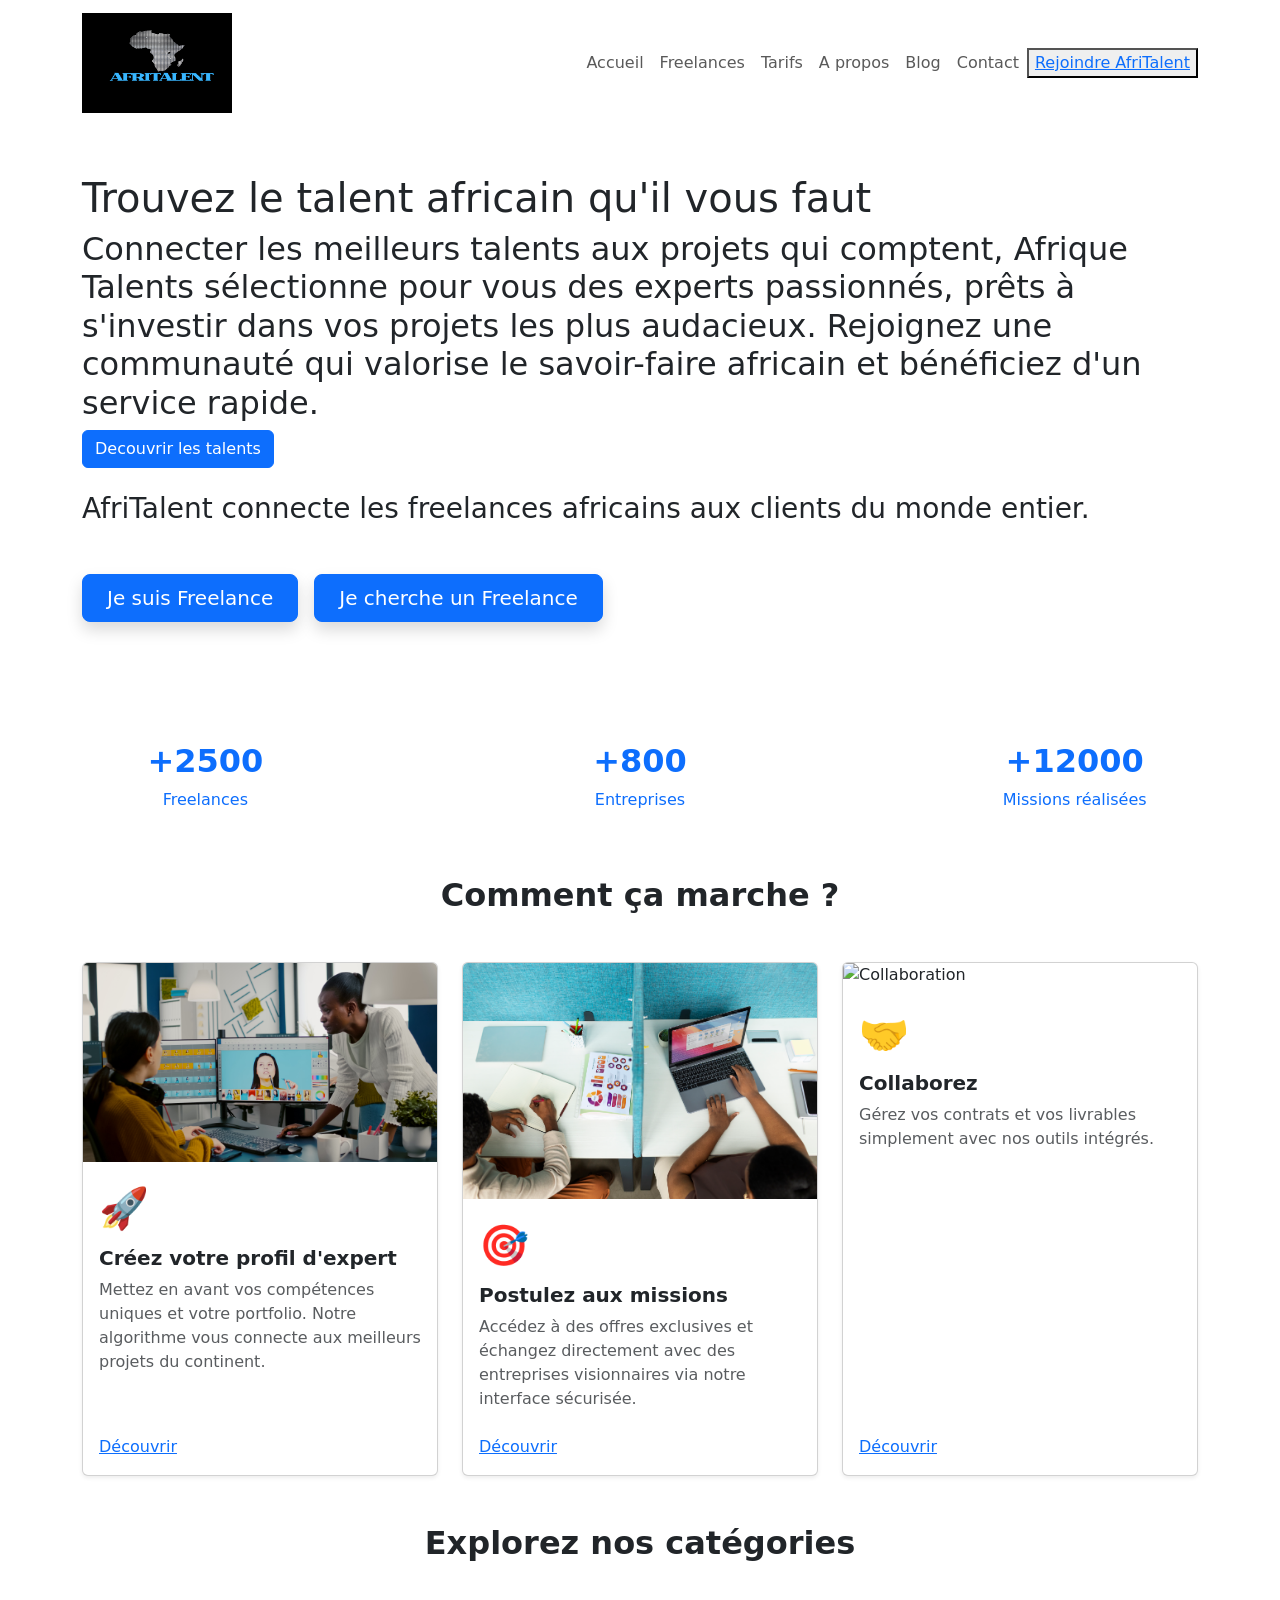
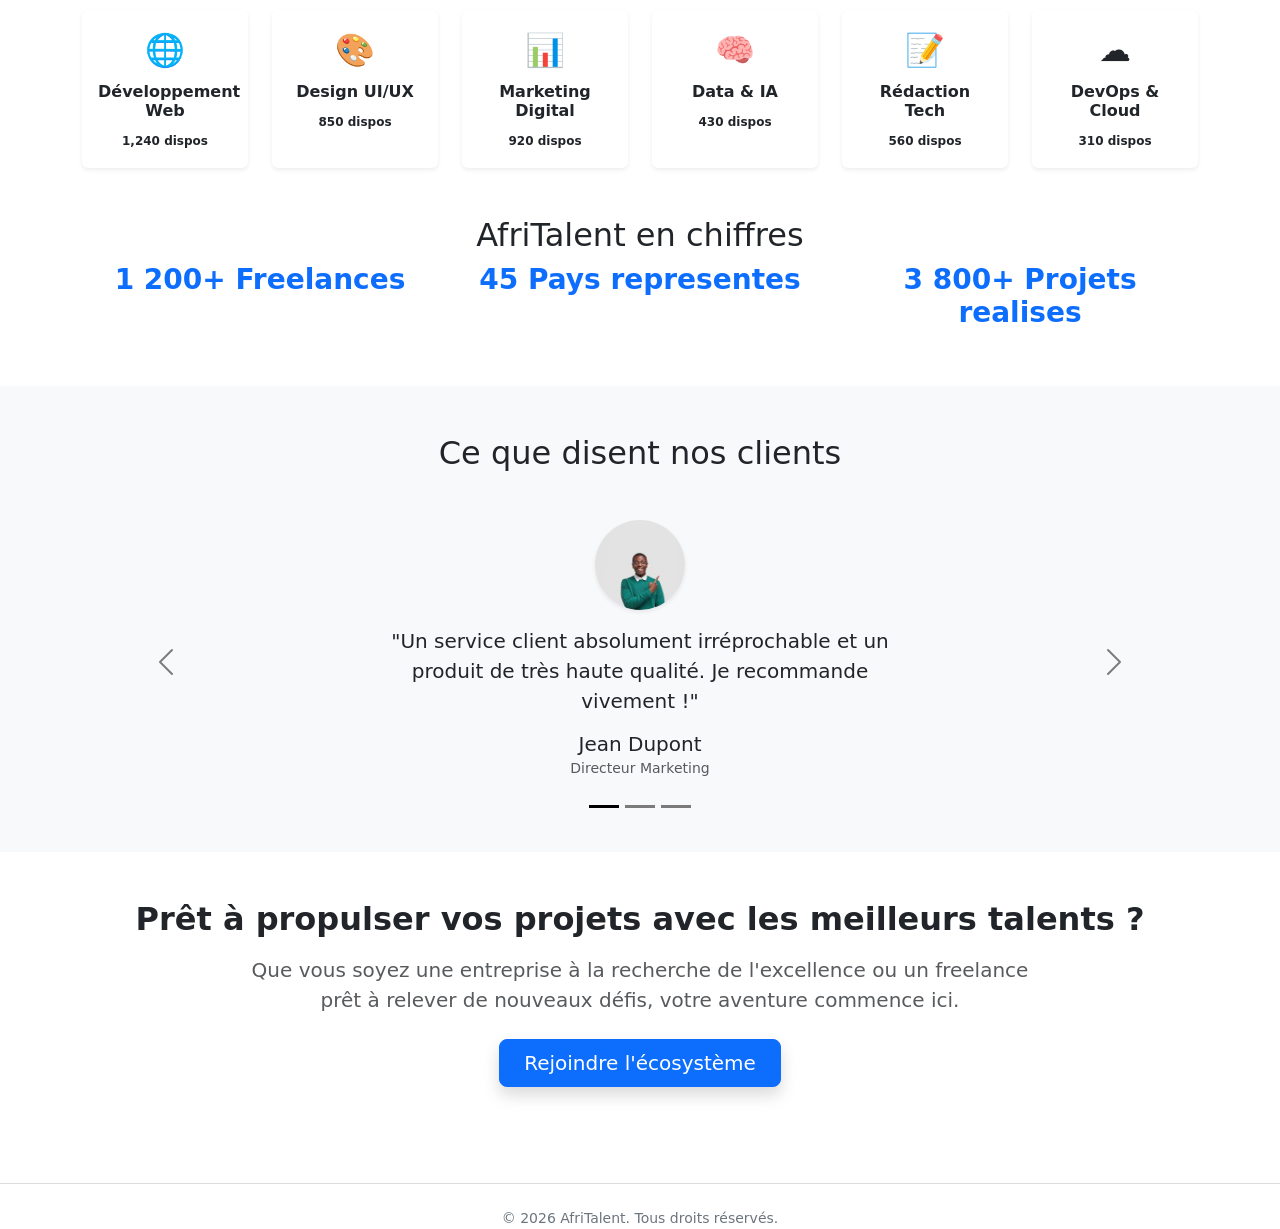
==== commit 6774d4ae: "CSS : responsive design mobile et tablette, media queries" ====
--- a/index.html
+++ b/index.html
@@ -67,8 +67,10 @@
 
 
                 <div class="-row-ls-lg-6 d-flex gap-3 mt-5 g-4">
-                    <button type="button" class="btn btn-secondary" id="btn10">Je suis Freelance</button>
-                    <button type="button" class="btn btn-secondary" id="btn10"> Je cherche un Freelance</button>
+                    <!-- <button type="button" class="btn btn-secondary" id="btn10"><a href="freelances.html">Je suis Freelance</a></button>
+                    <button type="button" class="btn btn-secondary" id="btn10"> Je cherche un Freelance</button> -->
+                    <a href="#" class="btn btn-primary btn-lg px-4 shadow" id="btn10">Je suis Freelance</a>
+                    <a href="freelances.html" class="btn btn-primary btn-lg px-4 shadow" id="btn10">Je cherche un Freelance</a>
                 </div>
 
             </div>
@@ -148,48 +150,48 @@
                 <h2 class="text-center mb-5 fw-bold">Explorez nos catégories</h2>
                 <div class="row g-4 justify-content-center" id="service">
                     <!-- Développement Web -->
-                    <div class="col-6 col-md-4 col-lg-2 text-center" id="service2">
-                        <div class="p-3 bg-white rounded shadow-sm h-100">
+                    <div class="col-6 col-md-4 col-lg-2 text-center" >
+                        <div class="p-3 bg-white rounded shadow-sm h-100" id="service2">
                             <div class="fs-2 mb-2">🌐</div>
                             <h3 class="h6 fw-bold">Développement Web</h3>
                             <span class="badge bg-soft-primary text-dark small">1,240 dispos</span>
                         </div>
                     </div>
                     <!-- Design UI/UX -->
-                    <div class="col-6 col-md-4 col-lg-2 text-center" id="service2">
-                        <div class="p-3 bg-white rounded shadow-sm h-100">
+                    <div class="col-6 col-md-4 col-lg-2 text-center" >
+                        <div class="p-3 bg-white rounded shadow-sm h-100" id="service2" id="service2">
                             <div class="fs-2 mb-2">🎨</div>
                             <h3 class="h6 fw-bold">Design UI/UX</h3>
                             <span class="badge bg-soft-primary text-dark small">850 dispos</span>
                         </div>
                     </div>
                     <!-- Marketing Digital -->
-                    <div class="col-6 col-md-4 col-lg-2 text-center" id="service2">
-                        <div class="p-3 bg-white rounded shadow-sm h-100">
+                    <div class="col-6 col-md-4 col-lg-2 text-center" >
+                        <div class="p-3 bg-white rounded shadow-sm h-100" id="service2">
                             <div class="fs-2 mb-2">📊</div>
                             <h3 class="h6 fw-bold">Marketing Digital</h3>
                             <span class="badge bg-soft-primary text-dark small">920 dispos</span>
                         </div>
                     </div>
                     <!-- Data & IA -->
-                    <div class="col-6 col-md-4 col-lg-2 text-center" id="service2">
-                        <div class="p-3 bg-white rounded shadow-sm h-100">
+                    <div class="col-6 col-md-4 col-lg-2 text-center">
+                        <div class="p-3 bg-white rounded shadow-sm h-100" id="service2">
                             <div class="fs-2 mb-2">🧠</div>
                             <h3 class="h6 fw-bold">Data & IA</h3>
                             <span class="badge bg-soft-primary text-dark small">430 dispos</span>
                         </div>
                     </div>
                     <!-- Rédaction Tech -->
-                    <div class="col-6 col-md-4 col-lg-2 text-center" id="service2">
-                        <div class="p-3 bg-white rounded shadow-sm h-100">
+                    <div class="col-6 col-md-4 col-lg-2 text-center">
+                        <div class="p-3 bg-white rounded shadow-sm h-100" id="service2">
                             <div class="fs-2 mb-2">📝</div>
                             <h3 class="h6 fw-bold">Rédaction Tech</h3>
                             <span class="badge bg-soft-primary text-dark small">560 dispos</span>
                         </div>
                     </div>
                     <!-- DevOps & Cloud -->
-                    <div class="col-6 col-md-4 col-lg-2 text-center" id="service2">
-                        <div class="p-3 bg-white rounded shadow-sm h-100">
+                    <div class="col-6 col-md-4 col-lg-2 text-center">
+                        <div class="p-3 bg-white rounded shadow-sm h-100" id="service2">
                             <div class="fs-2 mb-2">☁️</div>
                             <h3 class="h6 fw-bold">DevOps & Cloud</h3>
                             <span class="badge bg-soft-primary text-dark small">310 dispos</span>
@@ -300,14 +302,16 @@
         </section>
 
         <!-- SECTION APPEL À L'ACTION -->
-        <section id="action" class="py-5 text-center bg-white text-dark">
-            <div class="container">
-                <h2 class="fw-bold mb-3">Prêt à propulser vos projets avec les meilleurs talents ?</h2>
-                <p class="lead text-dark opacity-75 mb-4 mx-auto" style="max-width: 700px;">
-                    Que vous soyez une entreprise à la recherche de l'excellence ou un freelance prêt à relever de
-                    nouveaux défis, votre aventure commence ici.
-                </p>
-                <a href="#" class="btn btn-primary btn-lg px-4 shadow" id="btn10">Rejoindre l'écosystème</a>
+        <section >
+            <div id="action" class="py-5 text-center bg-white text-dark">
+                <div class="container">
+                    <h2 class="fw-bold mb-3">Prêt à propulser vos projets avec les meilleurs talents ?</h2>
+                    <p class="lead text-dark opacity-75 mb-4 mx-auto" style="max-width: 800px;">
+                        Que vous soyez une entreprise à la recherche de l'excellence ou un freelance prêt à relever de
+                        nouveaux défis, votre aventure commence ici.
+                    </p>
+                    <a href="#" class="btn btn-primary btn-lg px-4 shadow" id="btn10">Rejoindre l'écosystème</a>
+                </div>
             </div>
         </section>
 
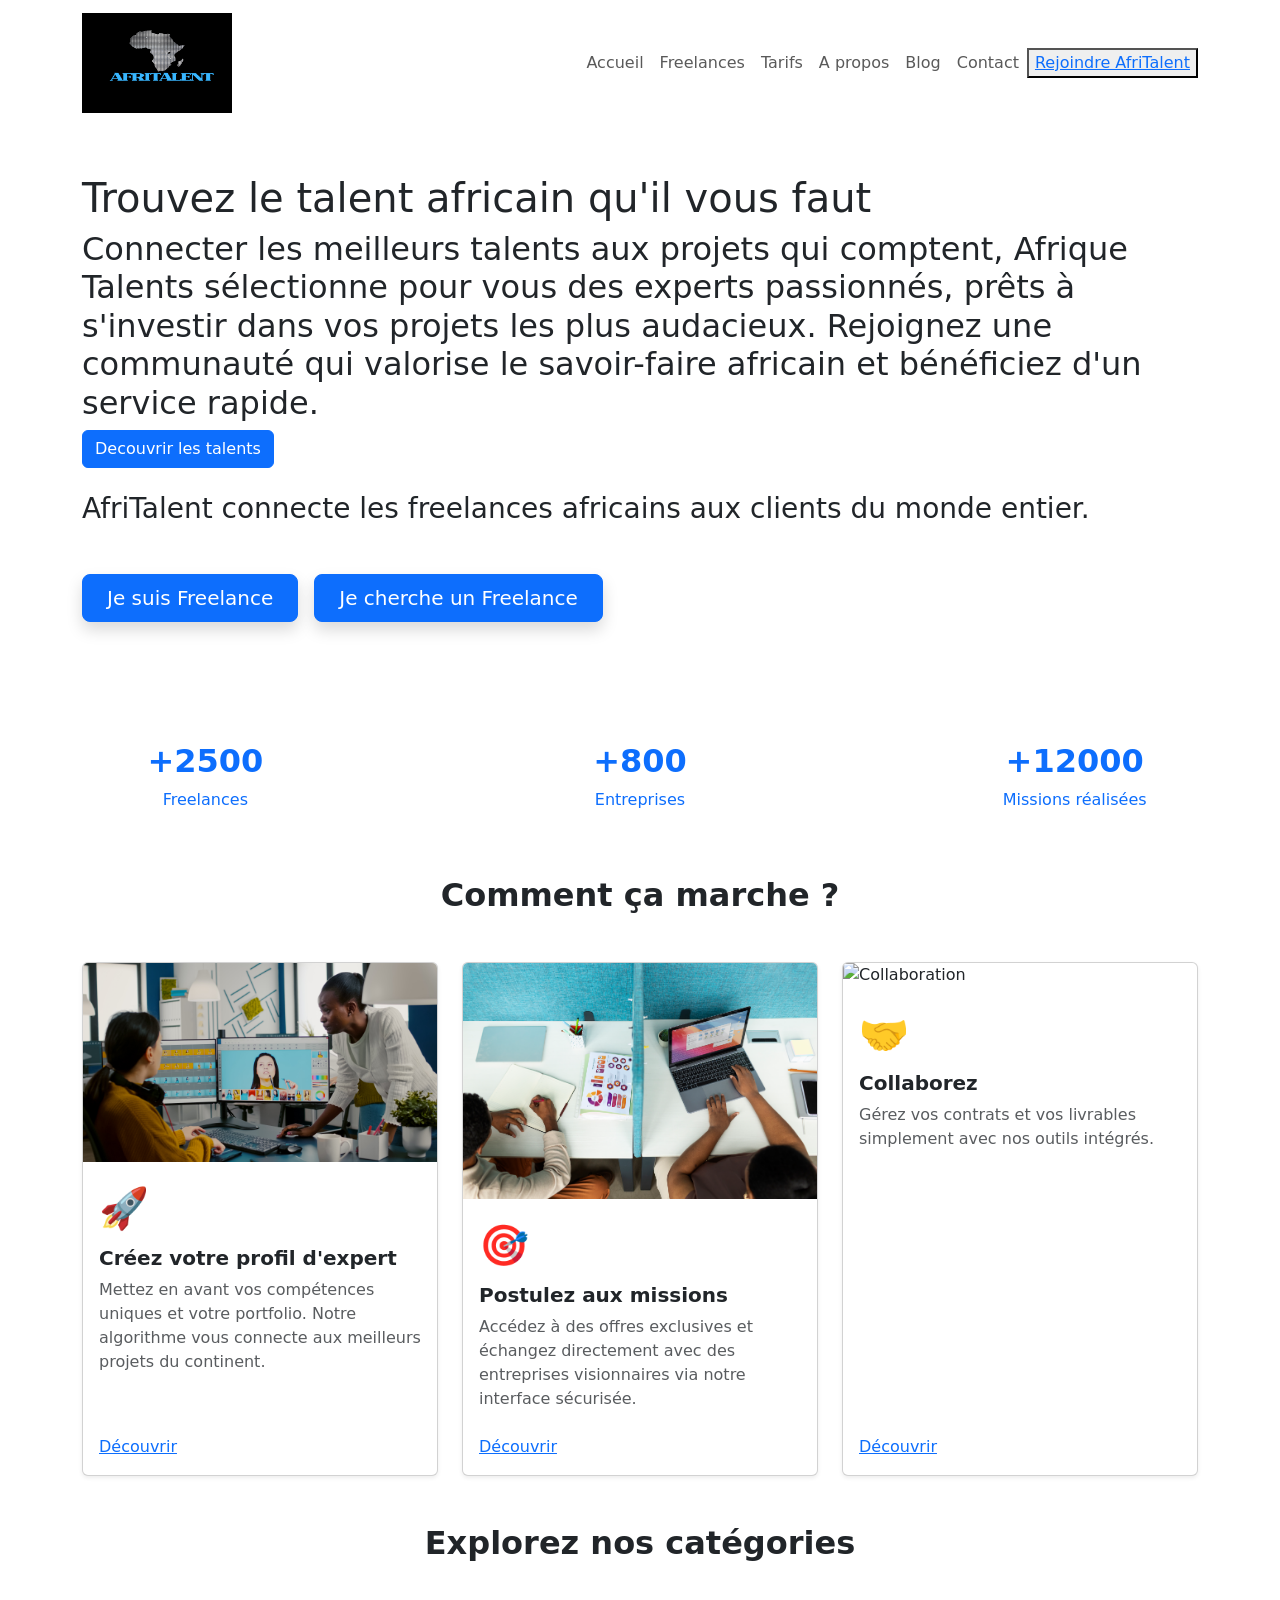
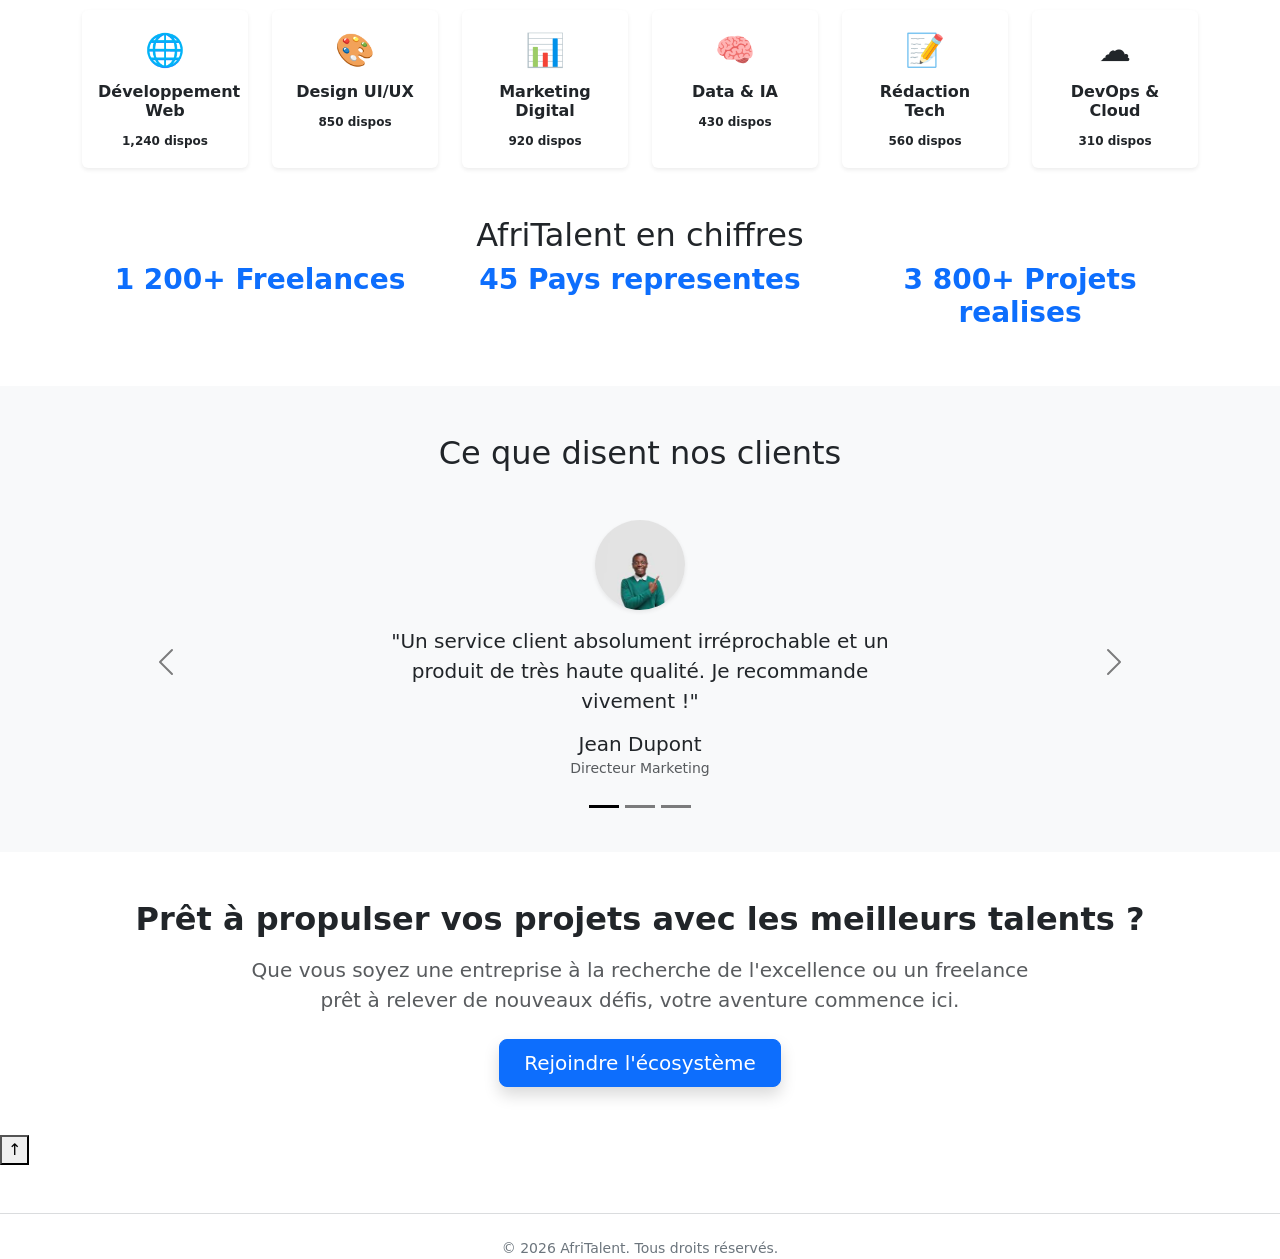
==== commit 26b8089c: "JS : dark mode avec localStorage, navbar dynamique au scroll" ====
--- a/index.html
+++ b/index.html
@@ -13,6 +13,7 @@
         @import url('https://fonts.googleapis.com/css2?family=Bebas+Neue&family=IBM+Plex+Sans+JP&family=Roboto:ital,wght@0,100..900;1,100..900&display=swap');
     </style>
     <link rel="stylesheet" href="css/style.css">
+    <link rel="stylesheet" href="https://cdnjs.cloudflare.com/ajax/libs/font-awesome/7.0.1/css/all.min.css" integrity="sha512-2SwdPD6INVrV/lHTZbO2nodKhrnDdJK9/kg2XD1r9uGqPo1cUbujc+IYdlYdEErWNu69gVcYgdxlmVmzTWnetw==" crossorigin="anonymous" referrerpolicy="no-referrer" />
 </head>
 
 <body>
@@ -20,7 +21,7 @@
     <!-- HEADER -->
     <header>
         <nav class="navbar navbar-expand-lg ">
-            <div class="container">
+            <div class="container" >
                 <a class="navbar-brand" href="index.html"><img src="Images/Logo15.png" alt="logos" width="150px"
                         height="100px"></a>
                 <button class="navbar-toggler bg-light" type="button" data-bs-toggle="collapse"
@@ -40,7 +41,13 @@
                     <button class="btn15 ">
                         <a href="contact.html">Rejoindre AfriTalent</a>
                     </button>
-
+                    
+                </div>
+                <div class="darklight">
+                    <div class="dark-light">
+                        <i class="fa-solid fa-moon moon"></i>
+                        <i class="fa-regular fa-sun sun"></i>
+                    </div>
                 </div>
             </div>
 
@@ -50,12 +57,14 @@
     <!-- Contenu principal -->
     <main>
         <!-- HERO SECTION -->
+       
         <section id="hero">
 
             <div class="container py-5 ">
 
                 <h1>Trouvez le talent africain qu'il vous faut</h1>
                 <h2>
+                    
                     Connecter les meilleurs talents aux projets qui comptent,
                     Afrique Talents sélectionne pour vous des experts passionnés, prêts à s'investir dans vos projets
                     les plus audacieux.
@@ -64,17 +73,18 @@
                
                 <a href="freelances.html" class="btn btn-primary" id="btn10">Decouvrir les talents</a>
                 <h3 class="mt-4 g-3">AfriTalent connecte les freelances africains aux clients du monde entier.</h3>
-
+                 <div class="col-lg-6">
+                
+
+            </div>
 
                 <div class="-row-ls-lg-6 d-flex gap-3 mt-5 g-4">
-                    <!-- <button type="button" class="btn btn-secondary" id="btn10"><a href="freelances.html">Je suis Freelance</a></button>
-                    <button type="button" class="btn btn-secondary" id="btn10"> Je cherche un Freelance</button> -->
                     <a href="#" class="btn btn-primary btn-lg px-4 shadow" id="btn10">Je suis Freelance</a>
                     <a href="freelances.html" class="btn btn-primary btn-lg px-4 shadow" id="btn10">Je cherche un Freelance</a>
                 </div>
 
             </div>
-
+            
 
 
 
@@ -92,11 +102,12 @@
                     <p class="text-primary">Missions réalisées</p>
                 </div>
             </div>
+           
         </section>
         <!-- comment ca marche -->
         <section id="comment-ca-marche" class="container py-5 ">
             <h2 class="text-center mb-5 fw-bold">Comment ça marche ?</h2>
-            <div class="row row-cols-1 row-cols-md-3 g-4">
+            <div class="row row-cols-1 row-cols-md-3 g-4" id="magic">
                 <!-- Étape 1 -->
                 <div class="col" >
                     <div class="card h-100 shadow-sm">
@@ -313,6 +324,9 @@
                     <a href="#" class="btn btn-primary btn-lg px-4 shadow" id="btn10">Rejoindre l'écosystème</a>
                 </div>
             </div>
+             <div>
+            <button id="back-to-top" class="back-to-top">↑</button>
+        </div>
         </section>
 
     </main>
@@ -320,7 +334,7 @@
     <!-- Pied de page -->
     <footer>
         <hr class="mt-5 mb-4 border-secondary">
-
+        
         <div class="text-center small text-secondary">
             &copy; 2026 AfriTalent. Tous droits réservés.
         </div>
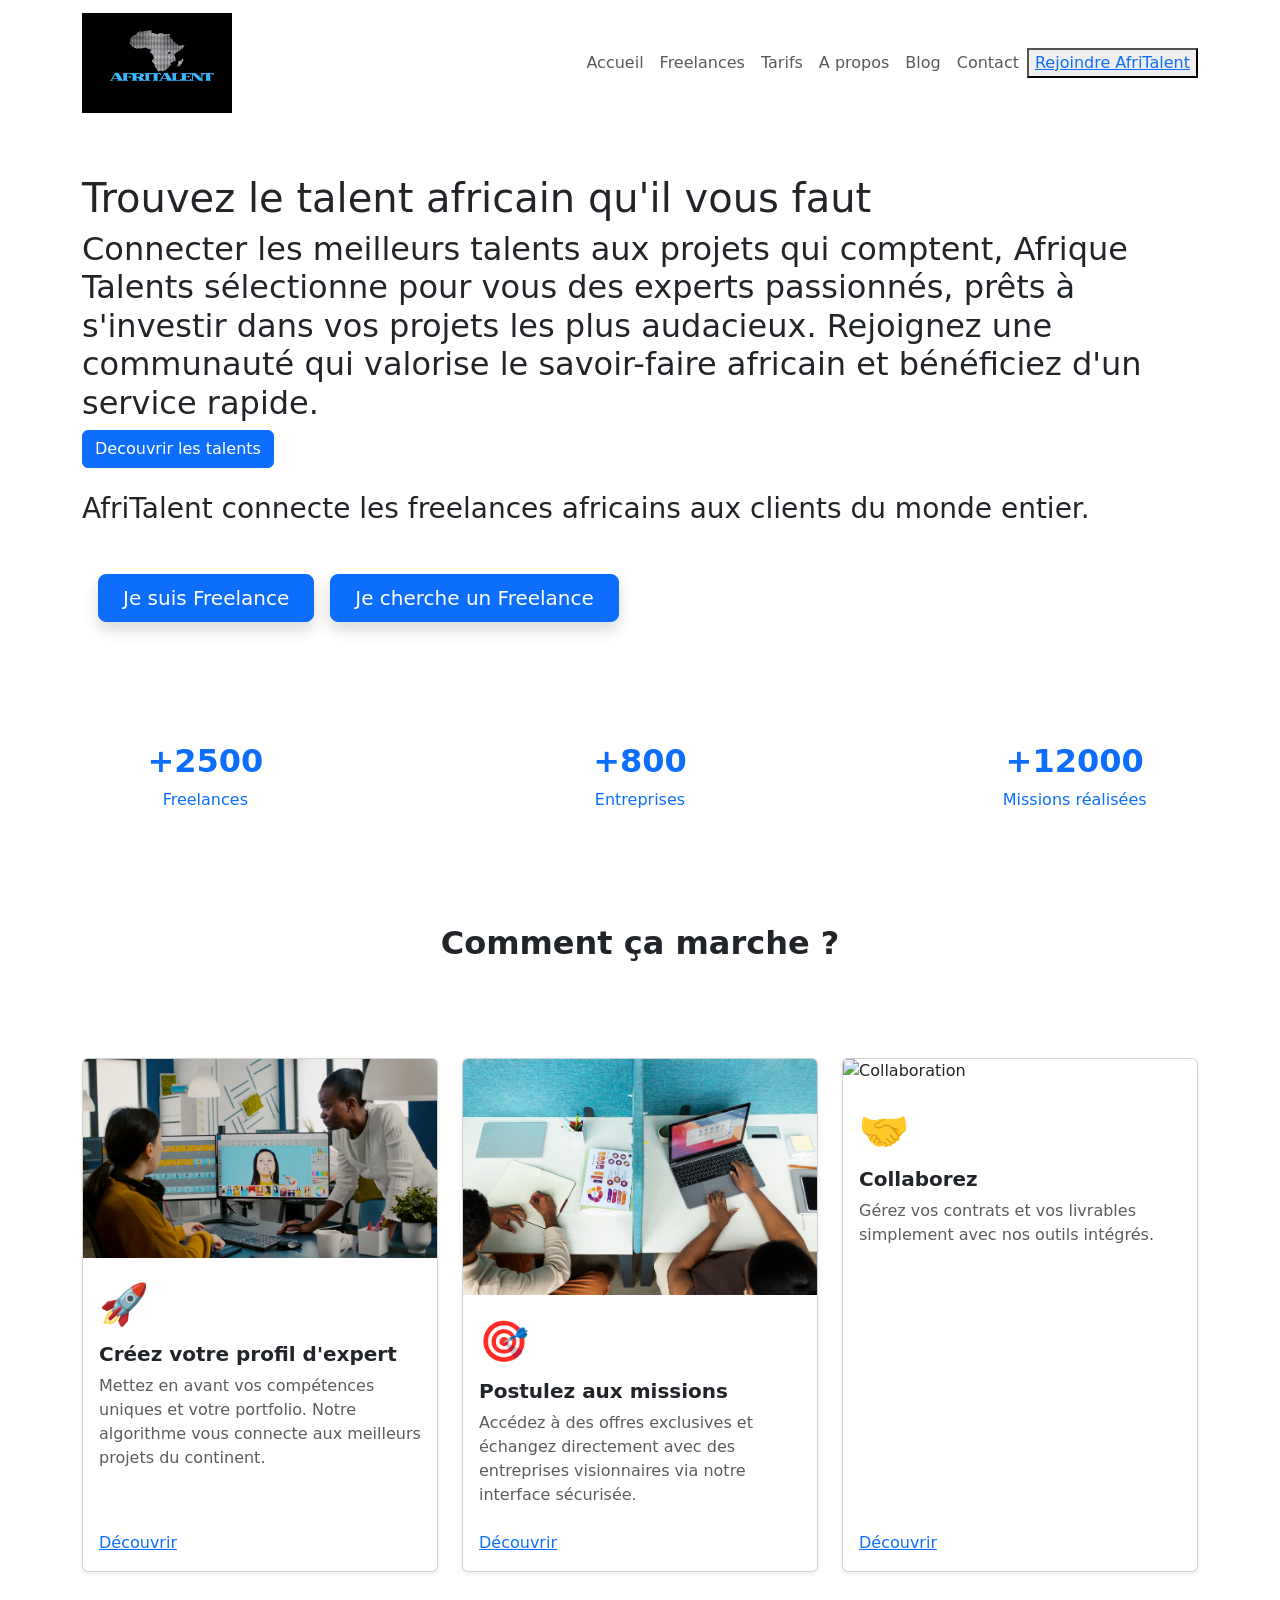
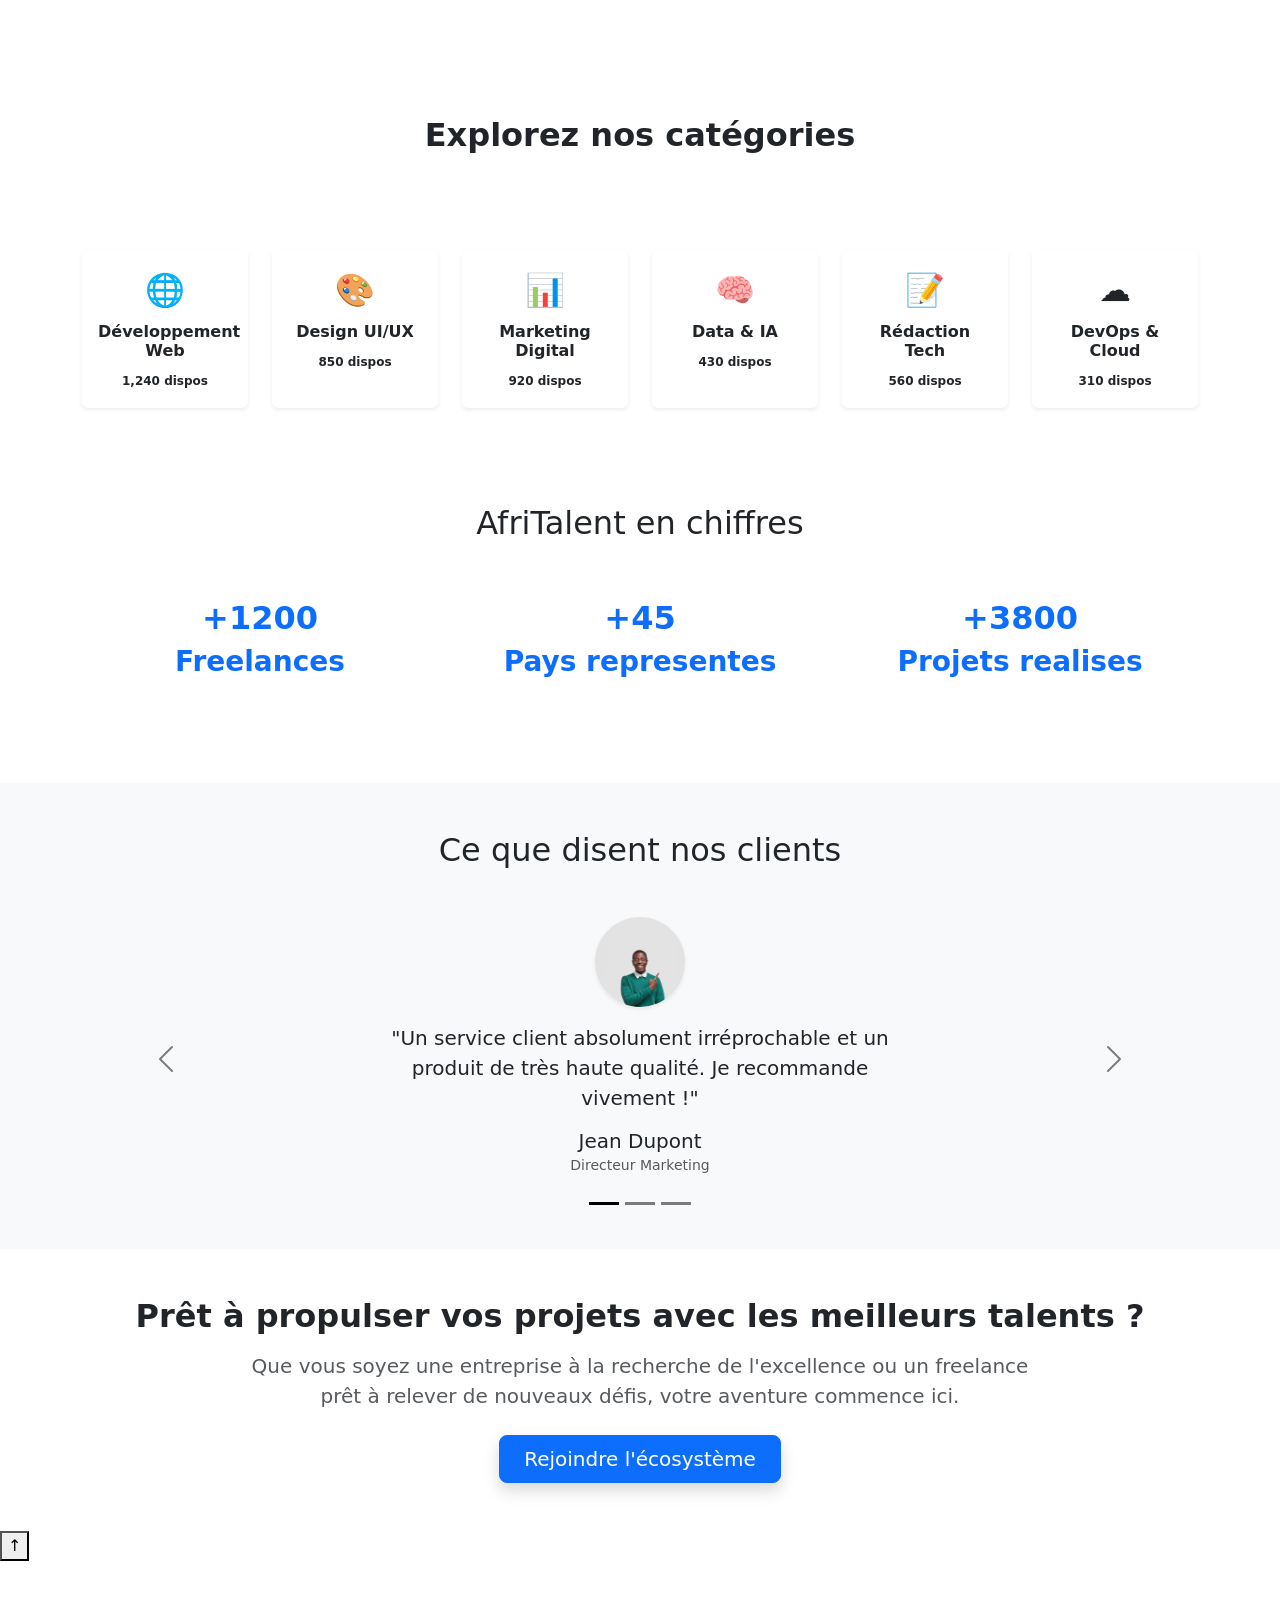
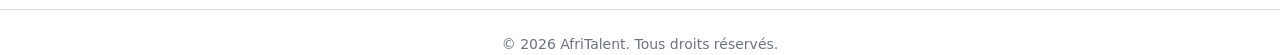
==== commit ac6010fe: "JS : compteurs animés au scroll et animations fade-in des sections" ====
--- a/index.html
+++ b/index.html
@@ -58,7 +58,7 @@
     <main>
         <!-- HERO SECTION -->
        
-        <section id="hero">
+        <section id="hero" class="js-fade-in">
 
             <div class="container py-5 ">
 
@@ -78,7 +78,7 @@
 
             </div>
 
-                <div class="-row-ls-lg-6 d-flex gap-3 mt-5 g-4">
+                <div class="-row-ls-lg-6 d-flex gap-3 mt-5 g-4 px-3">
                     <a href="#" class="btn btn-primary btn-lg px-4 shadow" id="btn10">Je suis Freelance</a>
                     <a href="freelances.html" class="btn btn-primary btn-lg px-4 shadow" id="btn10">Je cherche un Freelance</a>
                 </div>
@@ -90,23 +90,23 @@
 
             <div class="row text-center mt-5 g-4" >
                 <div class="col-md-4 ">
-                    <span class="counter h2 d-block fw-bold text-primary" data-target="2500">+2500</span>
+                    <span class="js-counter h2 d-block fw-bold text-primary" data-target="2500">+2500</span>
                     <p class=" text-primary">Freelances</p>
                 </div>
                 <div class="col-md-4">
-                    <span class="counter  h2 d-block fw-bold text-primary" data-target="800">+800</span>
+                    <span class="js-counter  h2 d-block fw-bold text-primary" data-target="800">+800</span>
                     <p class="text-primary">Entreprises</p>
                 </div>
                 <div class="col-md-4">
-                    <span class="counter  h2 d-block fw-bold text-primary" data-target="12000">+12000</span>
+                    <span class="js-counter  h2 d-block fw-bold text-primary" data-target="12000">+12000</span>
                     <p class="text-primary">Missions réalisées</p>
                 </div>
             </div>
            
         </section>
         <!-- comment ca marche -->
-        <section id="comment-ca-marche" class="container py-5 ">
-            <h2 class="text-center mb-5 fw-bold">Comment ça marche ?</h2>
+        <section id="comment-ca-marche" class="container py-5 js-fade-in">
+            <h2 class="text-center mb-5 fw-bold py-5">Comment ça marche ?</h2>
             <div class="row row-cols-1 row-cols-md-3 g-4" id="magic">
                 <!-- Étape 1 -->
                 <div class="col" >
@@ -157,8 +157,8 @@
 
         </section>
         <section>
-            <div class="container">
-                <h2 class="text-center mb-5 fw-bold">Explorez nos catégories</h2>
+            <div class="container py-5">
+                <h2 class="text-center mb-5 fw-bold py-5">Explorez nos catégories</h2>
                 <div class="row g-4 justify-content-center" id="service">
                     <!-- Développement Web -->
                     <div class="col-6 col-md-4 col-lg-2 text-center" >
@@ -213,25 +213,28 @@
         </section>
 
         <!-- Section Statistiques -->
-        <section id="statistiques" class="d-flex  justify-content-evenly gap-5">
+        <section id="statistiques" class="d-flex  justify-content-evenly gap-5 js-fade-in">
             <div class="container py-5">
                 <h2 class="h2t text-center">AfriTalent en chiffres</h2>
-                <div class="row text-center">
+                <div class="row text-center py-5">
                     <div class="col-md-4">
-                        <p class="h3 fw-bold text-primary ">1 200+ Freelances</p>
+                        <span class="js-counter h2 d-block fw-bold text-primary" data-target="1200">+1200</span>
+                        <p class="h3 fw-bold text-primary "> Freelances</p>
                     </div>
                     <div class="col-md-4">
-                        <p class="h3 fw-bold text-primary">45 Pays representes</p>
+                        <span class="js-counter h2 d-block fw-bold text-primary" data-target="45">+45</span>
+                        <p class="h3 fw-bold text-primary">Pays representes</p>
                     </div>
                     <div class="col-md-4">
-                        <p class="h3 fw-bold text-primary">3 800+ Projets realises</p>
+                        <span class="js-counter h2 d-block fw-bold text-primary" data-target="3800">+3800</span>
+                        <p class="h3 fw-bold text-primary">Projets realises</p>
                     </div>
                 </div>
             </div>
         </section>
 
         <!-- Section Temoignages -->
-        <section id="temoignages" class="py-5 bg-light">
+        <section id="temoignages" class="py-5 bg-light js-fade-in">
             <div class="container">
                 <h2 class="text-center mb-5">Ce que disent nos clients</h2>
 
@@ -313,8 +316,8 @@
         </section>
 
         <!-- SECTION APPEL À L'ACTION -->
-        <section >
-            <div id="action" class="py-5 text-center bg-white text-dark">
+        <section class="js-fade-in">
+            <div id="action" class="py-5 text-center  text-dark">
                 <div class="container">
                     <h2 class="fw-bold mb-3">Prêt à propulser vos projets avec les meilleurs talents ?</h2>
                     <p class="lead text-dark opacity-75 mb-4 mx-auto" style="max-width: 800px;">
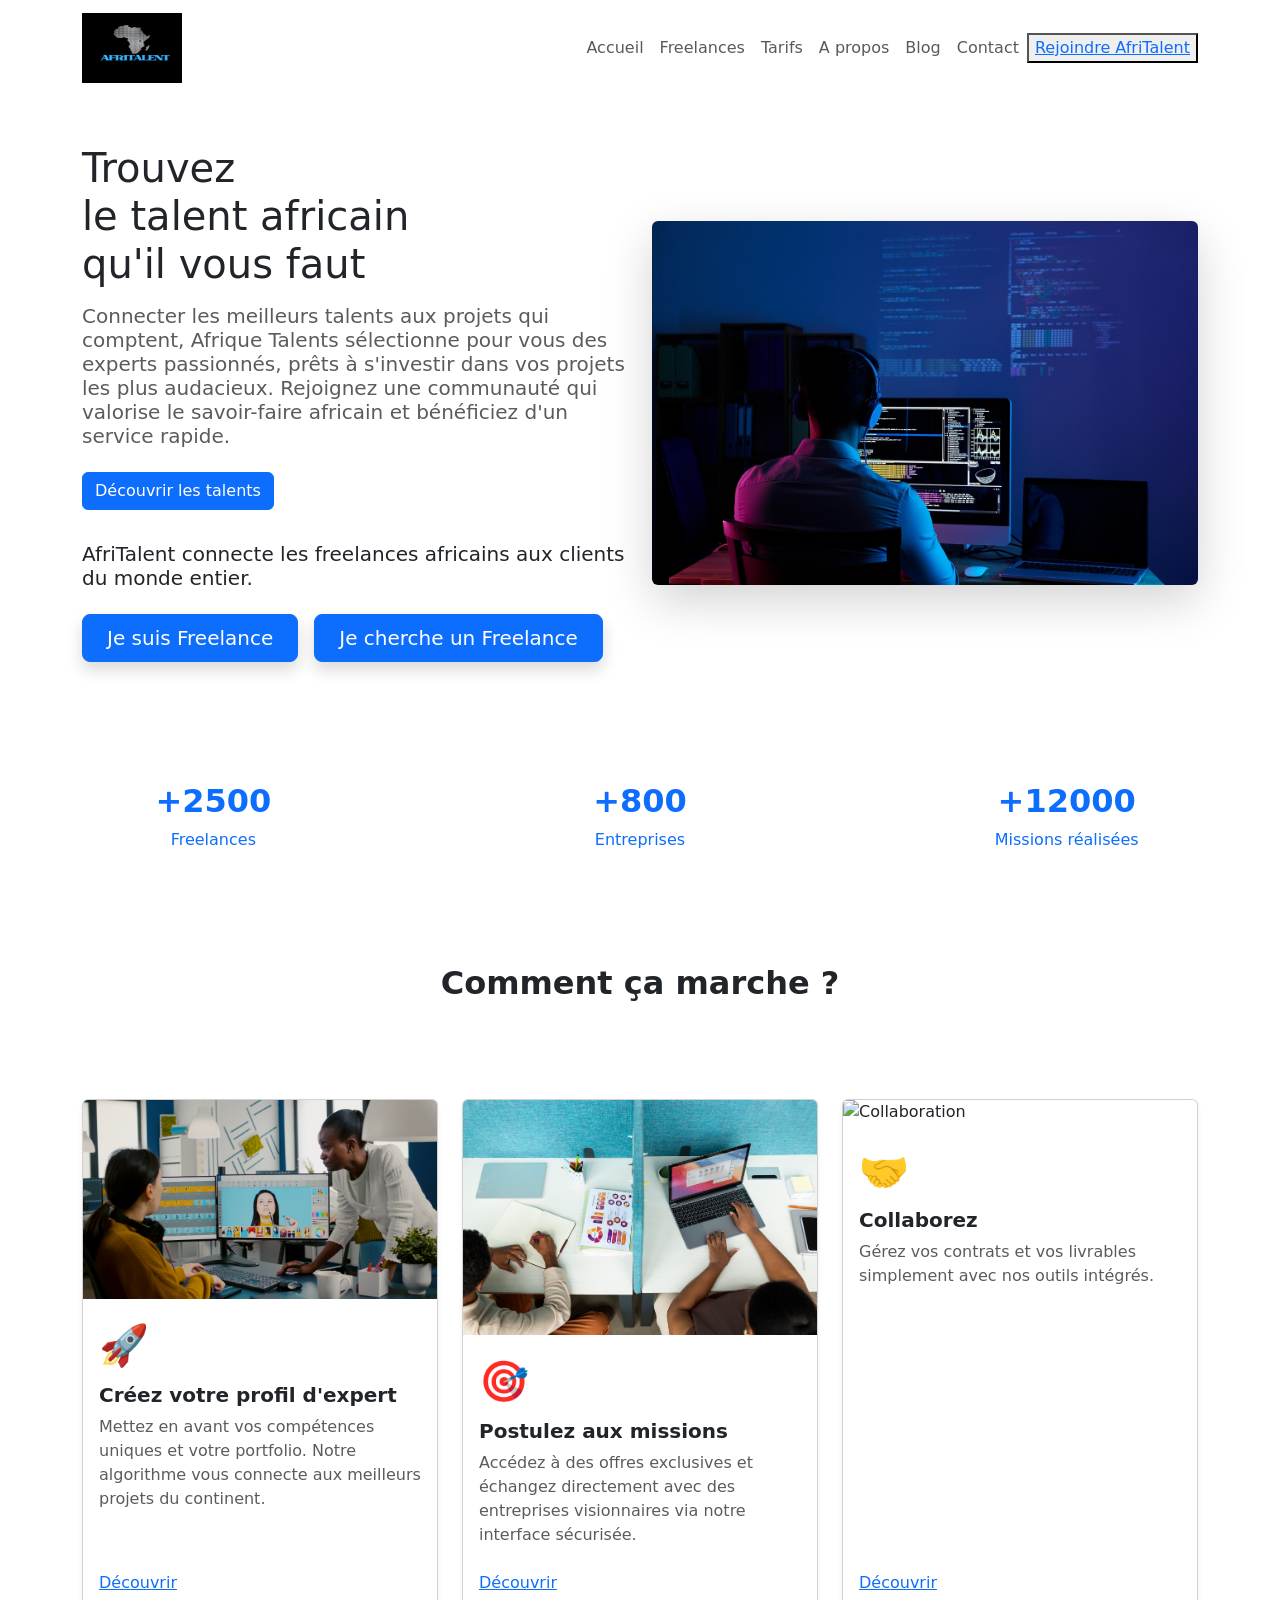
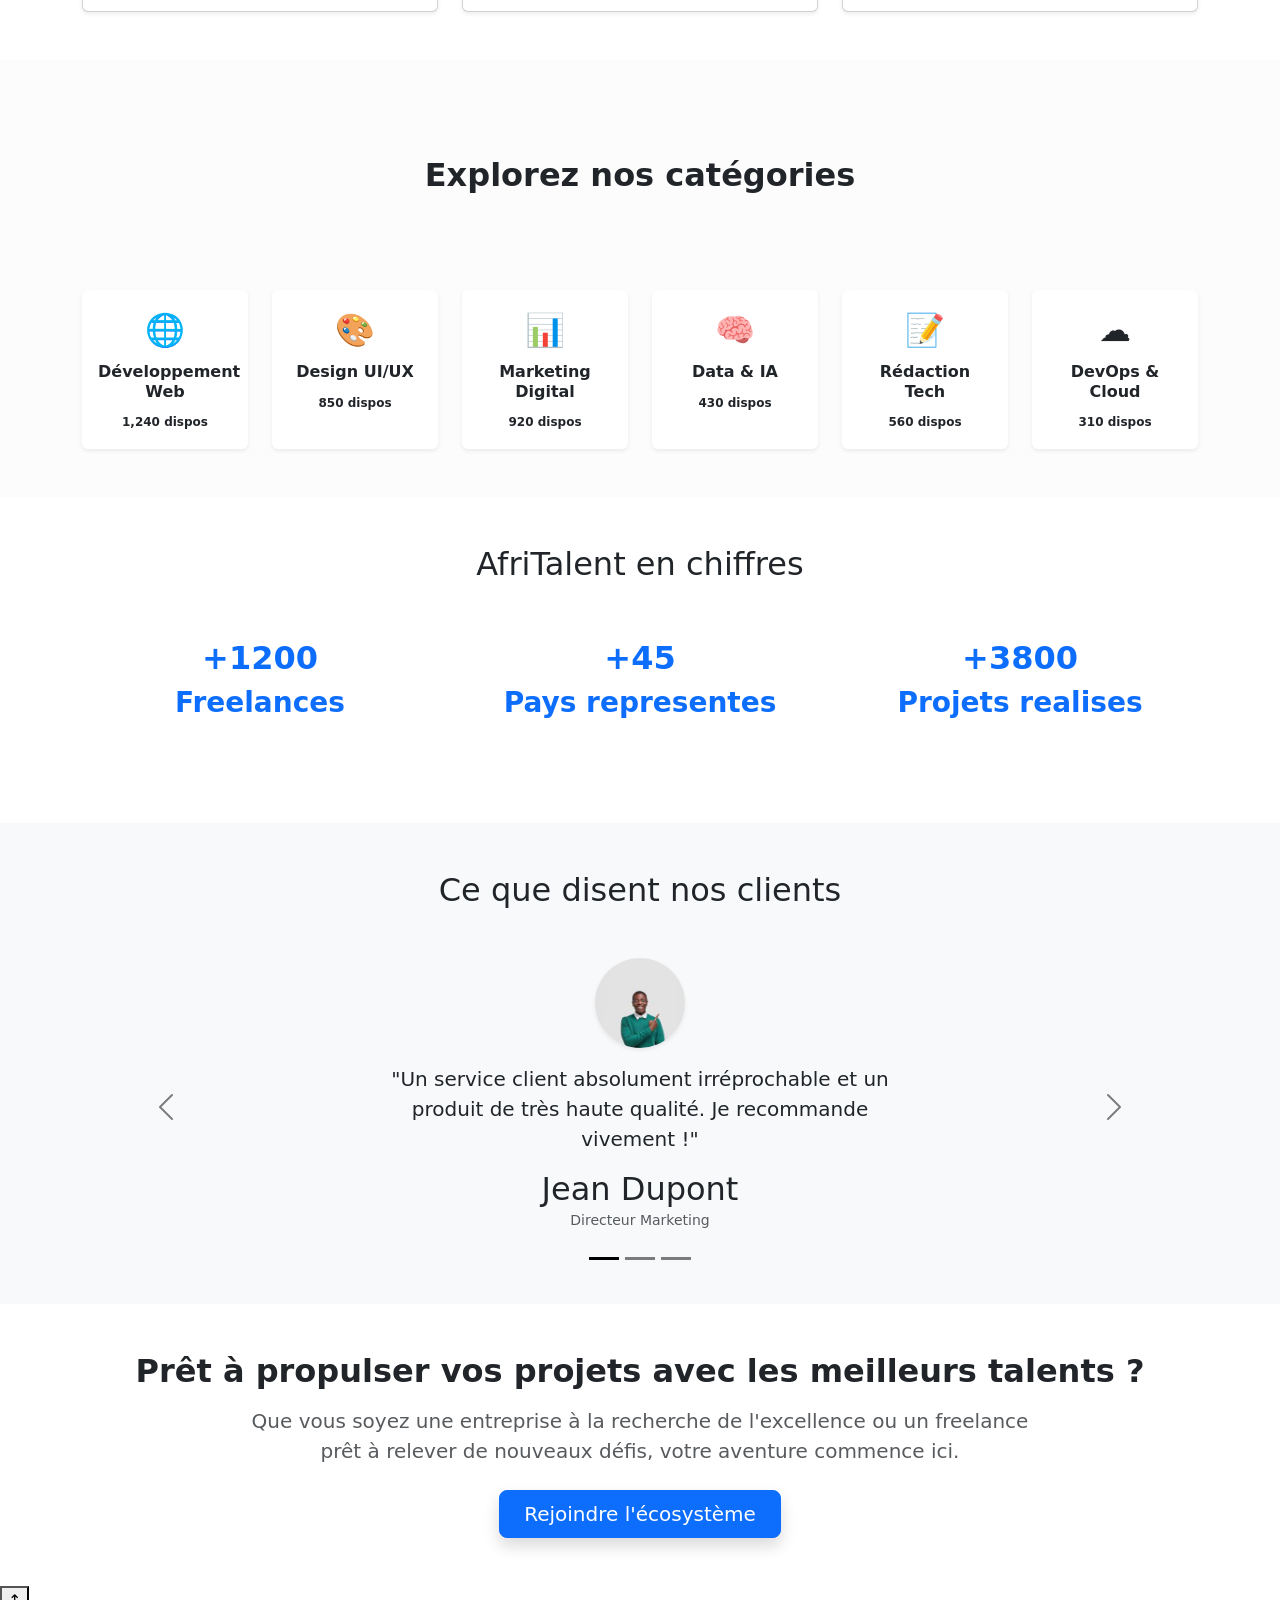
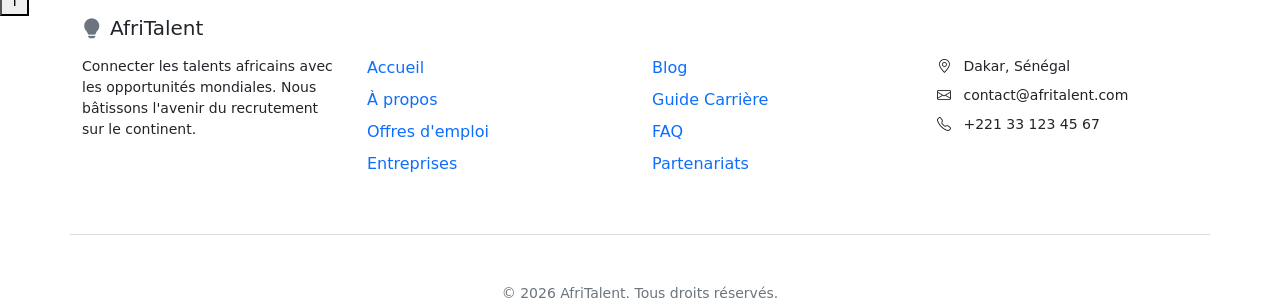
==== commit daf01033: "Finalisation : corrections responsive, optimisation du code et commentaires" ====
--- a/index.html
+++ b/index.html
@@ -13,7 +13,10 @@
         @import url('https://fonts.googleapis.com/css2?family=Bebas+Neue&family=IBM+Plex+Sans+JP&family=Roboto:ital,wght@0,100..900;1,100..900&display=swap');
     </style>
     <link rel="stylesheet" href="css/style.css">
-    <link rel="stylesheet" href="https://cdnjs.cloudflare.com/ajax/libs/font-awesome/7.0.1/css/all.min.css" integrity="sha512-2SwdPD6INVrV/lHTZbO2nodKhrnDdJK9/kg2XD1r9uGqPo1cUbujc+IYdlYdEErWNu69gVcYgdxlmVmzTWnetw==" crossorigin="anonymous" referrerpolicy="no-referrer" />
+    <link rel="stylesheet" href="https://cdnjs.cloudflare.com/ajax/libs/font-awesome/7.0.1/css/all.min.css"
+        integrity="sha512-2SwdPD6INVrV/lHTZbO2nodKhrnDdJK9/kg2XD1r9uGqPo1cUbujc+IYdlYdEErWNu69gVcYgdxlmVmzTWnetw=="
+        crossorigin="anonymous" referrerpolicy="no-referrer" />
+    <link rel="stylesheet" href="https://cdn.jsdelivr.net/npm/bootstrap-icons@1.11.3/font/bootstrap-icons.min.css">
 </head>
 
 <body>
@@ -21,9 +24,9 @@
     <!-- HEADER -->
     <header>
         <nav class="navbar navbar-expand-lg ">
-            <div class="container" >
-                <a class="navbar-brand" href="index.html"><img src="Images/Logo15.png" alt="logos" width="150px"
-                        height="100px"></a>
+            <div class="container">
+                <a class="navbar-brand" href="index.html"><img src="Images/Logo15.png" alt="logos" width="100"
+                        height="70"></a>
                 <button class="navbar-toggler bg-light" type="button" data-bs-toggle="collapse"
                     data-bs-target="#navMenu" aria-controls="navMenu" aria-expanded="false"
                     aria-label="Toggle navigation ">
@@ -41,14 +44,15 @@
                     <button class="btn15 ">
                         <a href="contact.html">Rejoindre AfriTalent</a>
                     </button>
-                    
-                </div>
-                <div class="darklight">
-                    <div class="dark-light">
-                        <i class="fa-solid fa-moon moon"></i>
-                        <i class="fa-regular fa-sun sun"></i>
-                    </div>
-                </div>
+                      <!-- Le toggle Dark/Light  -->
+                    <div class="darklight">
+                        <div class="dark-light">
+                            <i class="fa-solid fa-moon moon"></i>
+                            <i class="fa-regular fa-sun sun"></i>
+                        </div>
+                    </div>
+                </div>
+
             </div>
 
         </nav>
@@ -57,60 +61,76 @@
     <!-- Contenu principal -->
     <main>
         <!-- HERO SECTION -->
-       
         <section id="hero" class="js-fade-in">
-
-            <div class="container py-5 ">
-
-                <h1>Trouvez le talent africain qu'il vous faut</h1>
-                <h2>
-                    
-                    Connecter les meilleurs talents aux projets qui comptent,
-                    Afrique Talents sélectionne pour vous des experts passionnés, prêts à s'investir dans vos projets
-                    les plus audacieux.
-                    Rejoignez une communauté qui valorise le savoir-faire africain et bénéficiez d'un service rapide.
-                </h2>
-               
-                <a href="freelances.html" class="btn btn-primary" id="btn10">Decouvrir les talents</a>
-                <h3 class="mt-4 g-3">AfriTalent connecte les freelances africains aux clients du monde entier.</h3>
-                 <div class="col-lg-6">
-                
-
-            </div>
-
-                <div class="-row-ls-lg-6 d-flex gap-3 mt-5 g-4 px-3">
-                    <a href="#" class="btn btn-primary btn-lg px-4 shadow" id="btn10">Je suis Freelance</a>
-                    <a href="freelances.html" class="btn btn-primary btn-lg px-4 shadow" id="btn10">Je cherche un Freelance</a>
-                </div>
-
-            </div>
-            
-
-
-
-            <div class="row text-center mt-5 g-4" >
-                <div class="col-md-4 ">
+            <div class="container py-5">
+                <div class="row align-items-center">
+
+                    <!-- COLONNE GAUCHE : Les textes et boutons -->
+                    <div class="col-lg-6 mb-4 mb-lg-0">
+                        <h1>
+                            <span class="art1">Trouvez</span> <br><span class="art2">le talent africain</span> <br><span
+                                class="art3">qu'il vous faut</span>
+                        </h1>
+                        <h2 class="fs-5 fw-normal text-muted my-3">
+                            <span class="art4"> Connecter les meilleurs talents aux projets qui comptent,
+                                Afrique Talents sélectionne pour vous des experts passionnés, prêts à s'investir dans
+                                vos
+                                projets
+                                les plus audacieux.
+                                Rejoignez une communauté qui valorise le savoir-faire africain et bénéficiez d'un
+                                service
+                                rapide.
+                            </span>
+                        </h2>
+
+                        <a href="freelances.html" class="btn btn-primary my-2" id="btn10">Découvrir les talents</a>
+
+                        <h3 class="mt-4 h5">AfriTalent connecte les freelances africains aux clients du monde entier.
+                        </h3>
+
+                        <!-- Boutons d'action -->
+                        <div class="d-flex gap-3 mt-4">
+                            <a href="#" class="btn btn-primary btn-lg px-4 shadow" id="btn10">Je suis Freelance</a>
+                            <a href="freelances.html" class="btn btn-primary btn-lg px-4 shadow" id="btn10">Je cherche
+                                un Freelance</a>
+                        </div>
+                    </div>
+
+                    <!-- COLONNE DROITE : L'image -->
+                    <div class="col-lg-6 text-center">
+                        <!-- Remplacez "Images/hero-image.jpg" par le chemin de votre vraie image -->
+                        <img src="Images/accccccccc1.jpg" alt="Talents AfriTalent" class="img-fluid rounded shadow-lg"
+                            style="max-height: 390px; object-fit: cover;">
+                    </div>
+
+                </div>
+            </div>
+
+            <!-- Compteurs / Statistiques du Hero -->
+            <div class="row text-center mt-5 g-4 mx-0">
+                <div class="col-md-4">
                     <span class="js-counter h2 d-block fw-bold text-primary" data-target="2500">+2500</span>
-                    <p class=" text-primary">Freelances</p>
+                    <p class="text-primary">Freelances</p>
                 </div>
                 <div class="col-md-4">
-                    <span class="js-counter  h2 d-block fw-bold text-primary" data-target="800">+800</span>
+                    <span class="js-counter h2 d-block fw-bold text-primary" data-target="800">+800</span>
                     <p class="text-primary">Entreprises</p>
                 </div>
                 <div class="col-md-4">
-                    <span class="js-counter  h2 d-block fw-bold text-primary" data-target="12000">+12000</span>
+                    <span class="js-counter h2 d-block fw-bold text-primary" data-target="12000">+12000</span>
                     <p class="text-primary">Missions réalisées</p>
                 </div>
             </div>
-           
+
+
         </section>
         <!-- comment ca marche -->
         <section id="comment-ca-marche" class="container py-5 js-fade-in">
             <h2 class="text-center mb-5 fw-bold py-5">Comment ça marche ?</h2>
-            <div class="row row-cols-1 row-cols-md-3 g-4" id="magic">
+            <div class="row row-cols-1 row-cols-md-3 g-4">
                 <!-- Étape 1 -->
-                <div class="col" >
-                    <div class="card h-100 shadow-sm">
+                <div class="col">
+                    <div class="card h-100 shadow-sm" id="magic">
                         <img src="Images/profilexpert.jpg" class="card-img-top" alt="Profil Expert">
                         <div class="card-body">
                             <div class="fs-1 mb-2">🚀</div>
@@ -125,7 +145,7 @@
                 </div>
                 <!-- Étape 2 -->
                 <div class="col">
-                    <div class="card h-100 shadow-sm">
+                    <div class="card h-100 shadow-sm" id="magic">
                         <img src="Images/mission.jpg" class="card-img-top" alt="Missions">
                         <div class="card-body">
                             <div class="fs-1 mb-2">🎯</div>
@@ -140,7 +160,7 @@
                 </div>
                 <!-- Étape 3 -->
                 <div class="col">
-                    <div class="card h-100 shadow-sm">
+                    <div class="card h-100 shadow-sm" id="magic">
                         <img src="Images/collaboration.jpg" class="card-img-top" alt="Collaboration">
                         <div class="card-body">
                             <div class="fs-1 mb-2">🤝</div>
@@ -156,55 +176,55 @@
             </div>
 
         </section>
-        <section>
-            <div class="container py-5">
+        <section id="categories" class="bg-light-subtle py-5">
+            <div class="container ">
                 <h2 class="text-center mb-5 fw-bold py-5">Explorez nos catégories</h2>
-                <div class="row g-4 justify-content-center" id="service">
+                <div class="row g-4 justify-content-center">
                     <!-- Développement Web -->
-                    <div class="col-6 col-md-4 col-lg-2 text-center" >
-                        <div class="p-3 bg-white rounded shadow-sm h-100" id="service2">
-                            <div class="fs-2 mb-2">🌐</div>
-                            <h3 class="h6 fw-bold">Développement Web</h3>
+                    <div class="col-6 col-md-4 col-lg-2 text-center">
+                        <div class="category-card p-3 bg-white rounded shadow-sm h-100">
+                            <div class="category-icon fs-2 mb-2">🌐</div>
+                            <h3 class="h6 fw-bold category-title">Développement Web</h3>
                             <span class="badge bg-soft-primary text-dark small">1,240 dispos</span>
                         </div>
                     </div>
                     <!-- Design UI/UX -->
-                    <div class="col-6 col-md-4 col-lg-2 text-center" >
-                        <div class="p-3 bg-white rounded shadow-sm h-100" id="service2" id="service2">
-                            <div class="fs-2 mb-2">🎨</div>
-                            <h3 class="h6 fw-bold">Design UI/UX</h3>
+                    <div class="col-6 col-md-4 col-lg-2 text-center">
+                        <div class="category-card p-3 bg-white rounded shadow-sm h-100" id="service2">
+                            <div class="category-icon fs-2 mb-2">🎨</div>
+                            <h3 class="h6 fw-bold category-title">Design UI/UX</h3>
                             <span class="badge bg-soft-primary text-dark small">850 dispos</span>
                         </div>
                     </div>
                     <!-- Marketing Digital -->
-                    <div class="col-6 col-md-4 col-lg-2 text-center" >
-                        <div class="p-3 bg-white rounded shadow-sm h-100" id="service2">
-                            <div class="fs-2 mb-2">📊</div>
-                            <h3 class="h6 fw-bold">Marketing Digital</h3>
+                    <div class="col-6 col-md-4 col-lg-2 text-center">
+                        <div class="category-card p-3 bg-white rounded shadow-sm h-100" id="service2">
+                            <div class="category-icon fs-2 mb-2">📊</div>
+                            <h3 class="h6 fw-bold category-title">Marketing Digital</h3>
                             <span class="badge bg-soft-primary text-dark small">920 dispos</span>
                         </div>
                     </div>
                     <!-- Data & IA -->
                     <div class="col-6 col-md-4 col-lg-2 text-center">
-                        <div class="p-3 bg-white rounded shadow-sm h-100" id="service2">
-                            <div class="fs-2 mb-2">🧠</div>
-                            <h3 class="h6 fw-bold">Data & IA</h3>
+                        <div class="category-card p-3 bg-white rounded shadow-sm h-100" id="service2">
+                            <div class="category-icon fs-2 mb-2">🧠</div>
+                            <h3 class="h6 fw-bold category-title">Data & IA</h3>
                             <span class="badge bg-soft-primary text-dark small">430 dispos</span>
                         </div>
                     </div>
                     <!-- Rédaction Tech -->
                     <div class="col-6 col-md-4 col-lg-2 text-center">
-                        <div class="p-3 bg-white rounded shadow-sm h-100" id="service2">
-                            <div class="fs-2 mb-2">📝</div>
-                            <h3 class="h6 fw-bold">Rédaction Tech</h3>
+                        <div class="category-card p-3 bg-white rounded shadow-sm h-100" id="service2">
+                            <div class="category-icon fs-2 mb-2">📝</div>
+                            <h3 class="h6 fw-bold category-title">Rédaction Tech</h3>
                             <span class="badge bg-soft-primary text-dark small">560 dispos</span>
                         </div>
                     </div>
                     <!-- DevOps & Cloud -->
                     <div class="col-6 col-md-4 col-lg-2 text-center">
-                        <div class="p-3 bg-white rounded shadow-sm h-100" id="service2">
-                            <div class="fs-2 mb-2">☁️</div>
-                            <h3 class="h6 fw-bold">DevOps & Cloud</h3>
+                        <div class="category-card p-3 bg-white rounded shadow-sm h-100" id="service2">
+                            <div class="category-icon fs-2 mb-2">☁️</div>
+                            <h3 class="h6 fw-bold category-title">DevOps & Cloud</h3>
                             <span class="badge bg-soft-primary text-dark small">310 dispos</span>
                         </div>
                     </div>
@@ -261,7 +281,7 @@
                                         style="width: 90px; height: 90px; object-fit: cover;">
                                     <p class="fs-5 lh-base">"Un service client absolument irréprochable et un produit de
                                         très haute qualité. Je recommande vivement !"</p>
-                                    <h5 class="mt-3 mb-0">Jean Dupont</h5>
+                                    <h2 class="mt-3 mb-0">Jean Dupont</h2>
                                     <small class="text-muted">Directeur Marketing</small>
                                 </div>
                             </div>
@@ -277,7 +297,7 @@
                                         style="width: 90px; height: 90px; object-fit: cover;">
                                     <p class="fs-5 lh-base">"L'équipe a su comprendre mes besoins immédiatement. Le
                                         résultat dépasse toutes mes attentes."</p>
-                                    <h5 class="mt-3 mb-0">Marie Martin</h5>
+                                    <h2 class="mt-3 mb-0">Marie Martin</h2>
                                     <small class="text-muted">Entrepreneuse</small>
                                 </div>
                             </div>
@@ -293,7 +313,7 @@
                                         style="width: 90px; height: 90px; object-fit: cover;">
                                     <p class="fs-5 lh-base">"Le rapport qualité-prix est excellent. Je retravaillerai
                                         avec cette entreprise sans hésiter."</p>
-                                    <h5 class="mt-3 mb-0">Lucas Bernard</h5>
+                                    <h2 class="mt-3 mb-0">Lucas Bernard</h2>
                                     <small class="text-muted">Freelance</small>
                                 </div>
                             </div>
@@ -320,27 +340,88 @@
             <div id="action" class="py-5 text-center  text-dark">
                 <div class="container">
                     <h2 class="fw-bold mb-3">Prêt à propulser vos projets avec les meilleurs talents ?</h2>
-                    <p class="lead text-dark opacity-75 mb-4 mx-auto" style="max-width: 800px;">
+                    <p class="lead text-s opacity-75 mb-4 mx-auto" style="max-width: 800px;">
                         Que vous soyez une entreprise à la recherche de l'excellence ou un freelance prêt à relever de
                         nouveaux défis, votre aventure commence ici.
                     </p>
                     <a href="#" class="btn btn-primary btn-lg px-4 shadow" id="btn10">Rejoindre l'écosystème</a>
                 </div>
             </div>
-             <div>
-            <button id="back-to-top" class="back-to-top">↑</button>
-        </div>
+            
         </section>
 
     </main>
-
+    <!-- Le bouton « Retour en haut »  -->
+    <button id="back-to-top" class="back-to-top">↑</button>
     <!-- Pied de page -->
     <footer>
-        <hr class="mt-5 mb-4 border-secondary">
-        
-        <div class="text-center small text-secondary">
-            &copy; 2026 AfriTalent. Tous droits réservés.
-        </div>
+        <div class="container">
+            <div class="row g-4">
+
+                <!-- Colonne 1: Description -->
+                <div class="col-lg-3 col-md-6">
+                    <h5 class="text-dark mb-3">
+                        <i class="bi bi-lightbulb-fill me-2 text-secondary"></i><span class="ott">AfriTalent</span>
+                    </h5>
+                    <p class="small">
+                        Connecter les talents africains avec les opportunités mondiales. Nous bâtissons l'avenir
+                        du
+                        recrutement sur le continent.
+                    </p>
+                    <div class="d-flex gap-3 mt-3" id="reseaux">
+                        <a href="#" class="text-white fs-5"><i class="bi bi-facebook"></i></a>
+                        <a href="#" class="text-white fs-5"><i class="bi bi-linkedin"></i></a>
+                        <a href="#" class="text-white fs-5"><i class="bi bi-twitter-x"></i></a>
+                        <a href="#" class="text-white fs-5"><i class="bi bi-instagram"></i></a>
+                    </div>
+                </div>
+                <!-- Colonne 2: Liens utiles -->
+                <div class="col-lg-3 col-md-6 ">
+                    <h5 class="text-white mb-3">Liens utiles</h5>
+                    <ul class="list-unstyled mb-0 ">
+                        <li class="mb-2"><a href="index.html" class="text-primary text-decoration-none">Accueil</a>
+                        </li>
+                        <li class="mb-2"><a href="about.html" class="text-primary text-decoration-none">À
+                                propos</a></li>
+                        <li class="mb-2"><a href="#" class="text-primary text-decoration-none">Offres
+                                d'emploi</a>
+                        </li>
+                        <li class="mb-2"><a href="#" class="text-primary text-decoration-none">Entreprises</a>
+                        </li>
+                    </ul>
+                </div>
+
+                <!-- Colonne 3: Ressources -->
+                <div class="col-lg-3 col-md-6">
+                    <h5 class="text-white mb-3">Ressources</h5>
+                    <ul class="list-unstyled mb-0">
+                        <li class="mb-2"><a href="#blog" class="text-primary text-decoration-none">Blog</a>
+                        </li>
+                        <li class="mb-2"><a href="#" class="text-primary text-decoration-none">Guide
+                                Carrière</a>
+                        </li>
+                        <li class="mb-2"><a href="tarifs.html" class="text-primary text-decoration-none">FAQ</a></li>
+                        <li class="mb-2"><a href="#" class="text-primary text-decoration-none">Partenariats</a>
+                        </li>
+                    </ul>
+                </div>
+
+                <!-- Colonne 4: Contact -->
+                <div class="col-lg-3 col-md-6">
+                    <h5 class="text-white mb-3">Contact</h5>
+                    <ul class="list-unstyled mb-0 small">
+                        <li class="mb-2"><i class="bi bi-geo-alt me-2"></i> Dakar, Sénégal</li>
+                        <li class="mb-2"><i class="bi bi-envelope me-2"></i> contact@afritalent.com</li>
+                        <li class="mb-2"><i class="bi bi-telephone me-2"></i> +221 33 123 45 67</li>
+                    </ul>
+                </div>
+
+
+                <hr class="mt-5 mb-4 border-secondary">
+
+                <div class="text-center small text-secondary">
+                    &copy; 2026 AfriTalent. Tous droits réservés.
+                </div>
     </footer>
     <!-- Bootstrap 5 via CDN : script JavaScript -->
     <script src="https://cdn.jsdelivr.net/npm/bootstrap@5.3.0/dist/js/bootstrap.bundle.min.js"></script>
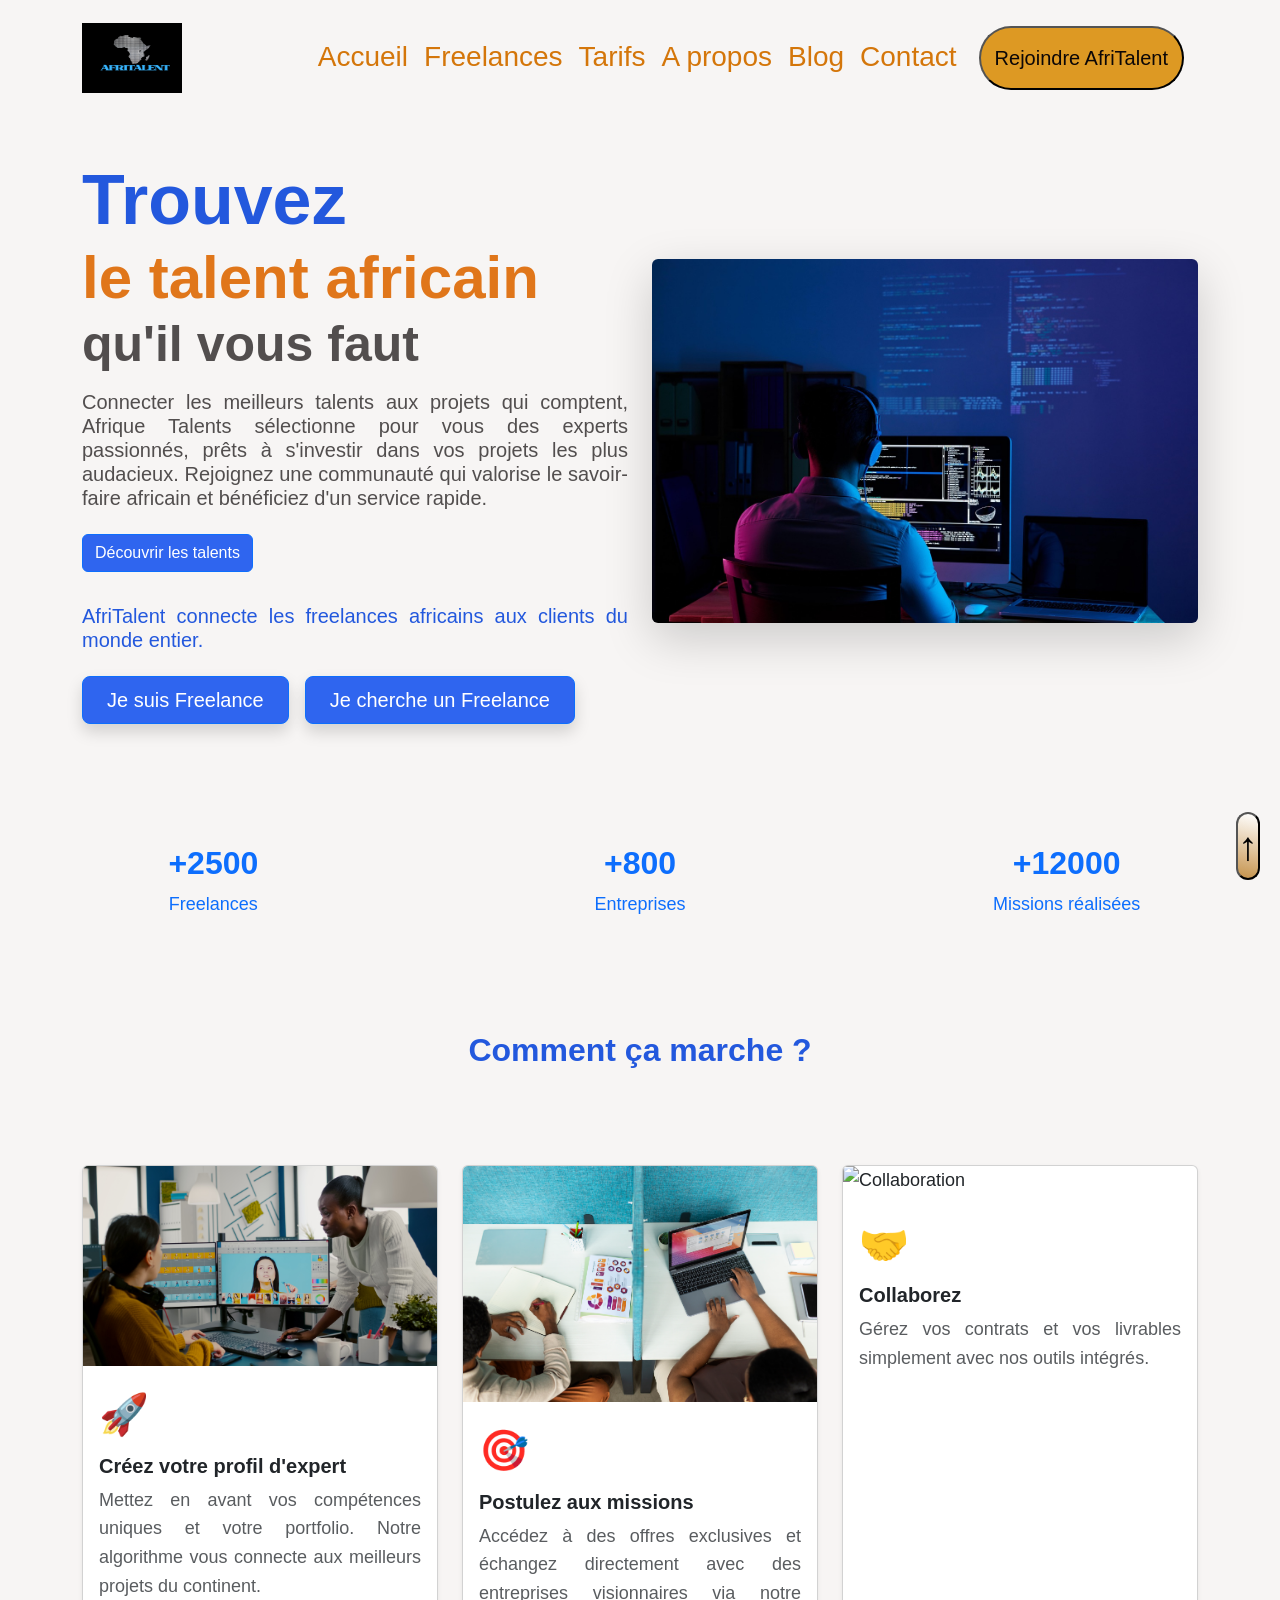
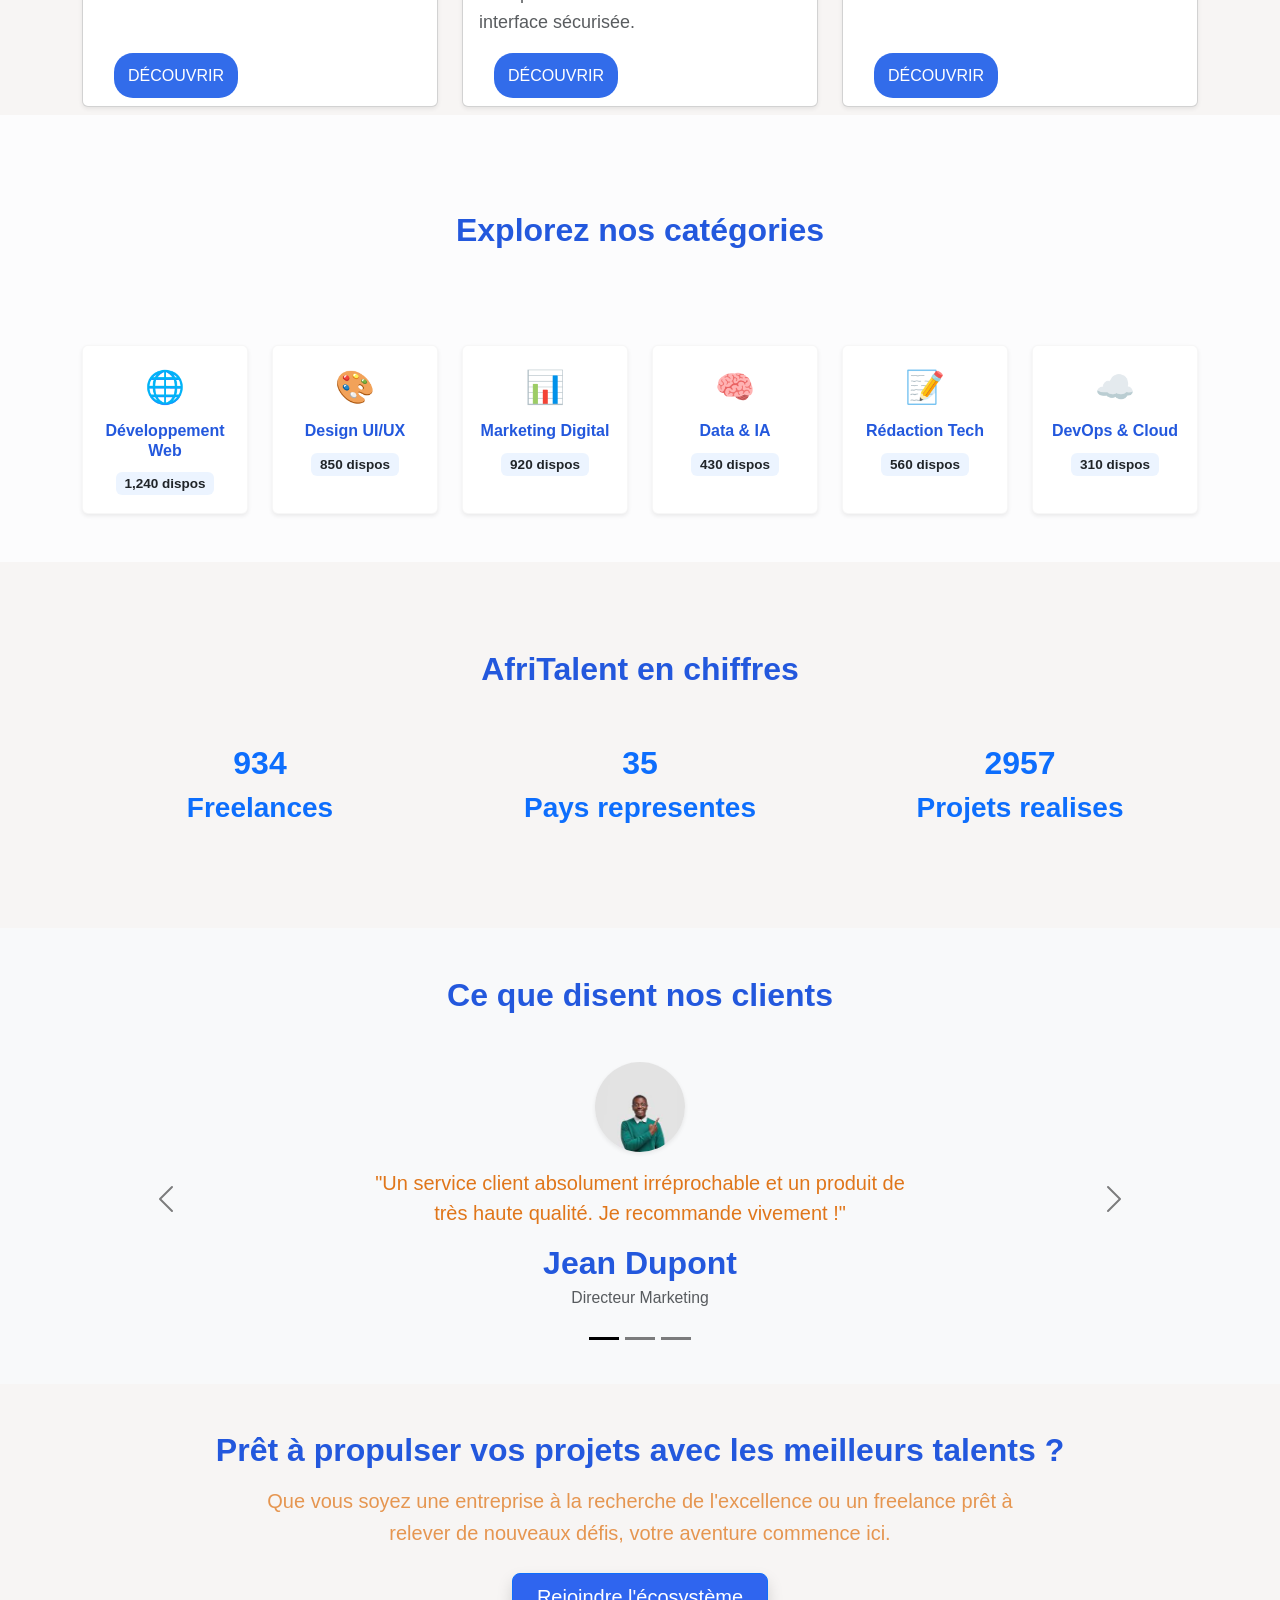
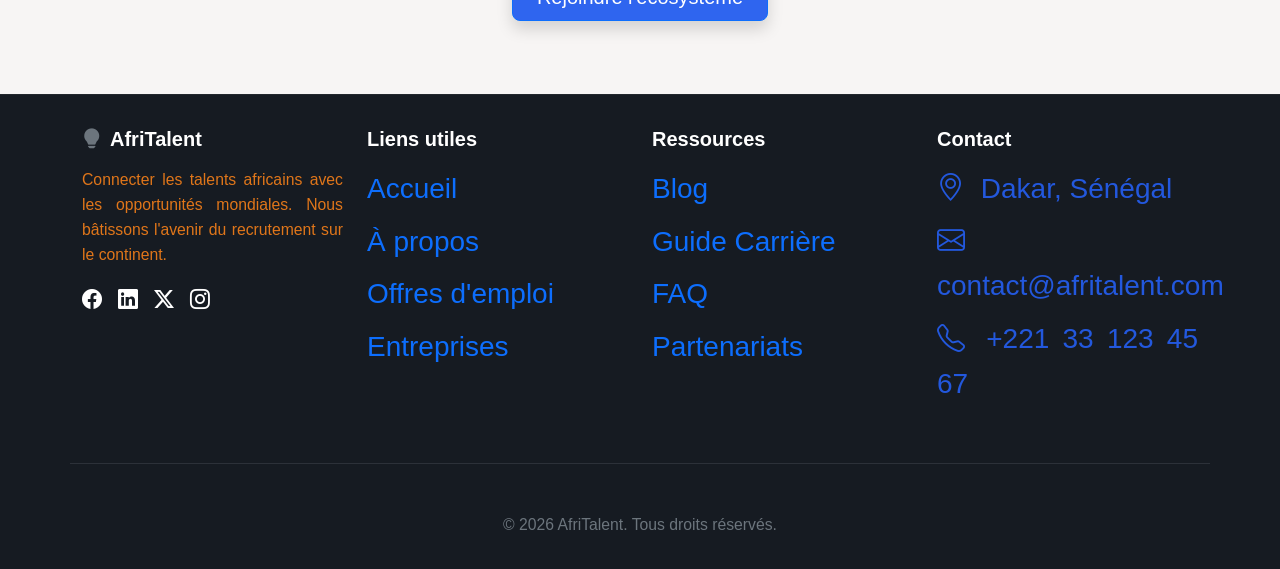
==== commit eef7de39: "Déploiement: je redeployais le site et le modification du power point" ====
--- a/index.html
+++ b/index.html
@@ -12,7 +12,7 @@
     <style>
         @import url('https://fonts.googleapis.com/css2?family=Bebas+Neue&family=IBM+Plex+Sans+JP&family=Roboto:ital,wght@0,100..900;1,100..900&display=swap');
     </style>
-    <link rel="stylesheet" href="css/style.css">
+    <link rel="stylesheet" href="Css/style.css">
     <link rel="stylesheet" href="https://cdnjs.cloudflare.com/ajax/libs/font-awesome/7.0.1/css/all.min.css"
         integrity="sha512-2SwdPD6INVrV/lHTZbO2nodKhrnDdJK9/kg2XD1r9uGqPo1cUbujc+IYdlYdEErWNu69gVcYgdxlmVmzTWnetw=="
         crossorigin="anonymous" referrerpolicy="no-referrer" />
@@ -426,7 +426,7 @@
     <!-- Bootstrap 5 via CDN : script JavaScript -->
     <script src="https://cdn.jsdelivr.net/npm/bootstrap@5.3.0/dist/js/bootstrap.bundle.min.js"></script>
     <!-- Votre script JavaScript -->
-    <script src="js/main.js"></script>
+    <script src="Js/main.js"></script>
 </body>
 
 </html>
--- a/Css/style.css
+++ b/Css/style.css
@@ -0,0 +1,550 @@
+:root {
+    /* les couleurs */
+    --bg-primary: white;
+    --bg-card: #161B22;
+    --accent-color: #0c0707;
+    --secondary-color: #2EC4B6;
+    --text-main: #2358dd;
+    --text-muted: #e0761a;
+
+    /* espacements */
+    --space-xs: 0.25rem;
+    --space-sm: 0.5rem;
+    --space-md: 1rem;
+    --space-lg: 1.5rem;
+    --space-xl: 2rem;
+    --space-xxl: 4rem;
+
+    /* les polices */
+    --font-title: 'Plus Jakarta Sans', sans-serif;
+    --font-body: 'Inter', sans-serif;
+
+    /* autre */
+    --border-radius-sm: 8px;
+    --border-radius-lg: 16px;
+
+    --transition-fast: 0.2s ease;
+    --transition-smooth: 0.4s cubic-bezier(0.16, 1, 0.3, 1);
+}
+
+/* le reset */  
+* {
+    margin: 0;
+    padding: 0;
+    box-sizing: border-box;
+}
+
+/* --- 1. STYLES GÉNÉRAUX --- */
+body {
+    background-color: var(--bg-primary);
+    color: var(--text-main);
+    font-family: var(--font-body);
+    text-align: justify;
+    line-height: 1.6;
+    overflow-x: hidden;
+    font-size: medium;
+    padding-top: 70px;
+}
+body.dark{
+    --bg-primary: rgb(29, 21, 21);
+    --bg-card: #161B22;
+    --accent-color: #0c0707;
+    --secondary-color: #2EC4B6; 
+    --text-main: #2358dd;
+    --text-muted: #e0761a;
+    background-color: #000000;
+    color: #fff;
+
+
+}
+nav.dark{
+    background-color: var(--text-main);
+    color: #600606;
+}
+
+/* Bouton Retour en haut */
+.back-to-top {
+    background:linear-gradient(12deg,rgba(177, 106, 6, 0.707),white);
+    position: fixed;
+    bottom: 20px; 
+    right: 20px;
+    transition: 0.3s;
+    font-size: 40px;
+    border-radius: 50px;
+
+}
+.show-btn {
+    opacity: 1;
+    visibility: visible;
+}
+
+h1,h2,h3,h4,h5,h6 {
+    font-family: var(--font-title);
+    font-weight: 900;
+    color: var(--text-main);
+    
+}
+.art1{
+    font-size: 70px;
+    color: var(--text-main);
+}
+.art2{
+    font-size: 60px;
+    color: var(--text-muted);
+}
+.art3{
+    font-size: 50px;
+    color: #2c2929d0;
+}
+.art4{
+    color: #2c2929d0;
+}
+
+p {
+    color: var(--text-muted);
+}
+
+a {
+    color: var(--accent-color);
+    text-decoration: none;
+    transition: color var(--transition-fast);
+}
+
+a:hover {
+    color: var(--secondary-color);/
+}
+
+/* --- 2. NAVIGATION (NAVBAR) --- */
+.navbar {
+    /* background-color: rgb(10, 10, 10); */
+    backdrop-filter: none;
+    padding: var(--space-md) 0;
+    transition: var(--transition-smooth);
+    font-size: 20px;
+    color: #f67709 !important;
+    top: 0;
+    left: 0;
+    position: fixed;
+    padding-bottom: 20px;
+    height: 115px;
+    width: 100%;
+    padding-top: 20px;
+    transition: all 0.3s ease;
+    z-index: 1050;
+}
+
+
+/* --- STYLE ACTIVÉ AU SCROLL --- */
+.navbar.navbar-scrolled {
+    background-color: #000000; 
+    box-shadow: 0 4px 15px rgba(0, 0, 0, 0.2); /* Ombre légère */
+    padding-top: 8px; /* Effet shrink (hauteur réduite) */
+    padding-bottom: 8px;
+    
+}
+
+/* Réduction de la taille du logo au scroll */
+.navbar.navbar-scrolled .navbar-brand img {
+    height: 100px; /* Réduit l'image de 100px à 70px */
+}
+
+.nav-link {
+    color: rgb(212, 118, 10);
+    font-weight: 500;
+    padding: var(--space-sm) var(--space-md);
+    transition: var(--transition-fast);
+    opacity: 1;
+    
+}
+#navMenu{
+    position: sticky;
+    top: 0;
+    z-index: 9999;
+}
+
+.nav-link:hover {
+    background: linear-gradient(129deg,rgb(245, 142, 7),white);
+    color: var(--accent-color);
+    border-radius: 30px;
+    
+    
+}
+.btn15{
+    background-color: #dd9923;
+    display: inline-block;
+    font-family: sans-serif;
+    text-decoration: none;
+    border-radius: 150px;
+    color: rgb(255, 255, 255);
+    padding: 14px;
+    margin: 14px;
+}
+/* js styliser le toggle dark/light mode  */
+.darklight{
+    cursor: pointer;
+        
+}
+.dark-light {
+    display: flex;
+    align-items: center;
+    cursor: pointer;
+    font-size: 1.2rem;
+}
+.dark-light i{
+    position: absolute;
+    cursor: pointer;
+    font-size: 25px;
+    align-items: center; 
+    
+   
+}
+.dark-light i.moon{
+    opacity: 0;
+    pointer-events: none;
+    color: #ffffff;
+
+}
+.dark-light.active i.sun{
+    opacity: 0;
+    pointer-events: auto;
+}
+.dark-light.active i.moon{
+    opacity: 1;
+    pointer-events: none; 
+}
+
+li{
+    color: var(--text-main);
+    font-size: 28px;
+    
+}
+
+
+/* --- 3. SECTION HERO --- */
+#hero {
+    background-repeat: no-repeat;
+    background-size: cover;
+    background-position: center;
+
+}
+
+#hero h1 {
+    font-size: 3rem;
+    margin-bottom: var(--space-md);
+
+}
+
+.btn1{
+    background-color: #326cea;
+    color: #fff;
+    text-transform: uppercase;
+    font-size: var(--border-radius-lg);
+    margin: 15px;
+    padding: 14px;
+    border-radius: 19px;
+    transition: var(--transition-smooth);
+  
+}
+.btn1:hover{
+   background-color: #e77014;
+   letter-spacing: 0.50em;
+   transform: rotate(10%);
+   
+
+}
+
+.carousel-inner {
+    background-image: cover;
+}
+
+.card1 {
+    background-color: rgb(255, 255, 255);
+    box-shadow: 2px 2px 0px rgba(40, 42, 53, 0.745);
+}
+
+.card-title {
+    text-decoration: rgb(255, 255, 255);
+}
+
+.card-desc {
+    text-decoration: white;
+}
+#service{
+   box-shadow: 0 0 5px 8px #eccbb1;
+
+}
+/* styliser les buttons */
+#btn10{
+    background-color: #2f65ef;
+}
+#btn10:hover{
+    background-color: #e77014;
+    letter-spacing: 0.30em;
+}
+#crt1:hover {
+    box-shadow: 0 0 2px 3px #2f65ef;
+    cursor: pointer;
+    transform: scale(1.1);
+}
+
+/* SECTION CATÉGORIES - EFFETS HOVER AVANCÉS  */
+
+/* Structure de la carte de base */
+.category-card {
+    position: relative;
+    overflow: hidden;
+    cursor: pointer;
+    border: 1px solid rgba(0, 0, 0, 0.03);
+    
+    /* Transition fluide pour l'ombre, la bordure et la position */
+    transition: 
+        transform 0.4s cubic-bezier(0.165, 0.84, 0.44, 1),
+        box-shadow 0.4s cubic-bezier(0.165, 0.84, 0.44, 1),
+        border-color 0.3s ease;
+}
+
+/* Animation de l'icône/émoji */
+.category-icon {
+    display: inline-block;
+    transition: transform 0.3s cubic-bezier(0.34, 1.56, 0.64, 1);
+}
+
+/* Modification du titre */
+.category-title {
+    transition: color 0.3s ease;
+}
+
+/* Style de secours si la classe Bootstrap n'est pas définie */
+.bg-soft-primary {
+    background-color: rgba(13, 110, 253, 0.08);
+}
+
+/* --- EFFETS AU SURVOL (HOVER) --- */
+
+.category-card:hover {
+    /* Élévation de la carte */
+    transform: translateY(-8px);
+    
+    /* Ombre portée plus profonde et colorée (style SaaS 2026) */
+    box-shadow: 0 20px 35px rgba(13, 110, 253, 0.12) !important;
+    
+    /* Coloration discrète de la bordure */
+    border-color: rgba(13, 110, 253, 0.25);
+}
+
+/* Pop et légère rotation de l'émoji */
+.category-card:hover .category-icon {
+    transform: scale(1.25) rotate(4deg);
+}
+
+/* Accentuation de la couleur du texte */
+.category-card:hover .category-title {
+    color: #0d6efd;
+}
+
+/* Optionnel : Ajout d'un effet de reflet lumineux en arrière-plan */
+.category-card::before {
+    content: '';
+    position: absolute;
+    top: 0;
+    left: 0;
+    width: 100%;
+    height: 100%;
+    background: radial-gradient(circle at center, rgba(13, 110, 253, 0.03) 0%, transparent 70%);
+    opacity: 0;
+    transition: opacity 0.3s ease;
+    pointer-events: none;
+}
+
+.category-card:hover::before {
+    opacity: 1;
+}
+
+.position-absolute{
+    background-color: var(--text-muted);
+    border: 1px;
+    border-color: var(--text-muted);
+}
+
+#card45{
+    background-color: #f0ae3d;
+}
+
+#card46{
+    background-color: #4e7ee7;
+}
+
+/* --- 4. CONFIGURATION DU BENTO GRID --- */
+.bento-grid {
+    display: grid;
+    grid-template-areas: repeat(auto-fit, minmax(280px, 1fr));
+    gap: var(--space-lg);
+    padding: var(--space-xl) 0;    
+}
+
+/* Les Cartes du Bento Grid */
+.bento-card {
+    background-color: var(--bg-card);
+    border: 1px solid rgb(30, 28, 28);
+    border-radius: var(--border-radius-lg);
+    padding: var(--space-lg);
+    transition: transform var(--transition-smooth), border-color var(--transition-fast);
+    display: flex;
+    flex-direction: column;
+    justify-content: space-between;
+}
+  
+.bento-card:hover {
+    transform: translateY(-5px);
+    border-color: rgba(92, 162, 235, 0.4);
+    
+}
+
+/* --- 5. BOUTONS & COMPOSANTS UI --- */
+.btn-custom-primary {
+    background-color: var(--accent-color);
+    color: var(--bg-primary) !important;
+    font-family: var(--font-title);
+    font-weight: 600;
+    padding: var(--space-sm) var(--space-xl);
+    border-radius: var(--border-radius-sm);
+    border: none;
+    transition: var(--transition-fast);
+}
+
+.btn-custom-primary:hover {
+    /* background-color: var(--secondary-color); */
+    transform: scale(1.02);
+}
+
+.btn-custom-secondary {
+    background-color: transparent;
+    color: var(--text-main);
+    font-family: var(--font-title);
+    font-weight: 600;
+    padding: var(--space-sm) var(--space-xl);
+    border-radius: var(--border-radius-sm);
+    border: 2px solid var(--bg-card);
+    transition: var(--transition-fast);
+}
+
+.btn-custom-secondary:hover {
+    border-color: var(--accent-color);
+    background-color: rgba(92, 162, 235, 0.05);
+}
+
+/* Badges / Tags (ex: "Data & IA", "DevOps") */
+.badge-tech {
+    background-color: rgba(92, 162, 235, 0.1);
+    color: var(--accent-color);
+    padding: var(--space-xs) var(--space-sm);
+    border-radius: var(--border-radius-sm);
+    font-size: 0.85rem;
+    font-weight: 600;
+    display: inline-block;
+    margin-right: var(--space-sm);
+}
+
+/* --- 6. FOOTER --- */
+footer {
+    background-color: var(--bg-card);
+    border-top: 1px solid rgba(248, 249, 250, 0.05);
+    padding: var(--space-xl) 0;
+    margin-top: var(--space-xxl);
+}
+
+footer h5 {
+    margin-bottom: var(--space-md);
+}
+
+footer ul li {
+    margin-bottom: var(--space-sm);
+}
+
+/* les @medias query  */
+/* 1. Style par 375px (pour les smartphones) */
+@media screen and (min-width: 375px) {
+body {
+  background-color: lightblue;
+  font-size: 10px; 
+  }
+}
+
+/* 2. Style pour les tablettes plus de 768px  */
+@media screen and (min-width: 768px) {
+  body {
+    font-size: 16px;
+  }
+}
+
+/* 3. Style pour les grands écrans (plus de 1200px de large) */
+@media screen and (min-width: 1200px) {
+  body {
+    background-color: rgb(247, 245, 244);
+    font-size: 18px;
+  }
+}
+/* ANIMATION FADE-IN  */
+.js-fade-in{
+    opacity: 1;
+    transform: translateY(40px);
+    transition: opacity 0.9 cubic-bezier(0.215,0.610,0.355,1),
+                transform 0.9s cubic-bezier(0.215,0.610,0.355,1);
+    will-change: opacity,transform;
+
+}
+/* classe ajouter dynamiquement javascript */
+.js-fade-in .is-visible{
+    opacity: 1;
+    transform: translateY(0);
+}
+
+/* Styles pour les boutons de filtrage */
+.filter-btn {
+    border-radius: 20px;
+    padding: 8px 20px;
+    font-weight: 500;
+    transition: all 0.3s ease;
+}
+        
+/* Masquage fluide des cartes */
+.filter-item {
+    transition: transform 0.3s ease, opacity 0.3s ease;
+}
+        
+.filter-item.is-hidden {
+    display: none !important;
+}
+
+
+/* Masquer les messages d'erreur par défaut */
+.error-feedback {
+    display: none;
+    width: 100%;
+    margin-top: 0.25rem;
+    font-size: 0.875rem;
+    color: #dc3545; /* Rouge Bootstrap */
+}
+/* un peu de retouche pour styliser le contact */
+#Formulaire{
+    background-color: var(--text-muted);
+    color: #fff;
+}
+.list-unstyled {
+    color: #000;
+}
+#cor{
+    box-shadow: 10px 5px 5px var(--text-main);
+}
+#reseaux{
+    color: #f6f3f3;
+}
+.ott{
+    color: rgb(255, 255, 255);
+}
+
+#image10{
+    box-shadow: 10px 5px 5px var(--text-muted),
+  -0.75em -1em 0.6em var(--text-main);
+
+}
